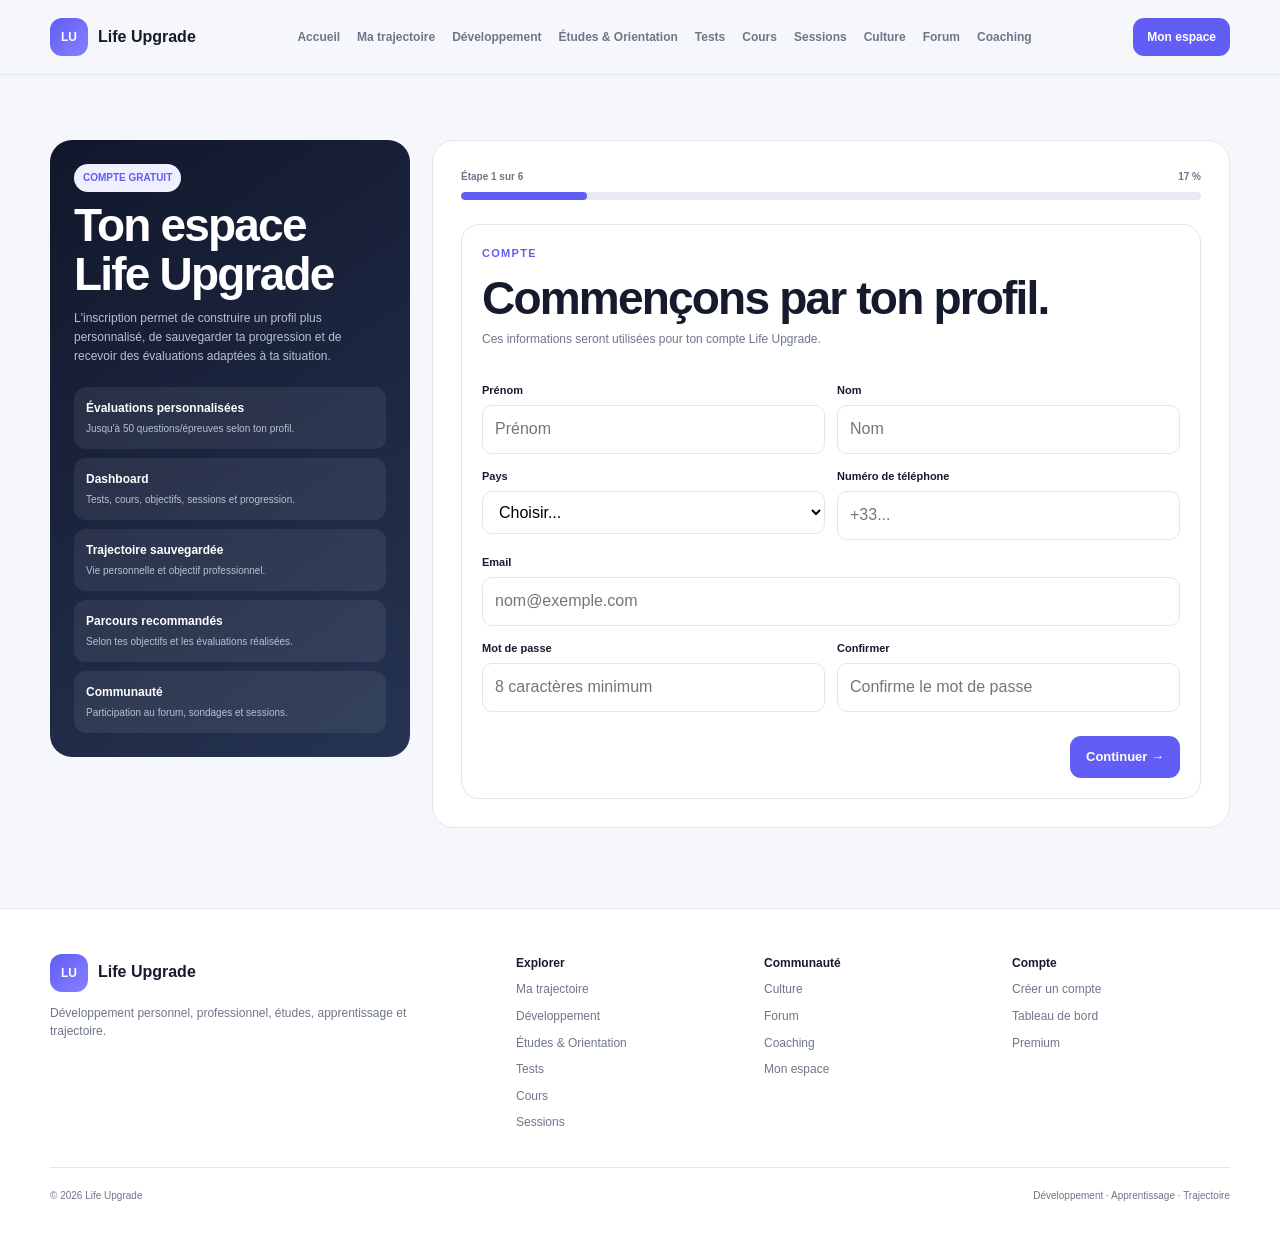
==== inscription.html @ d3f2f67a "Create inscription.html" ====
<!DOCTYPE html>
<html lang="fr">

<head>
<meta charset="UTF-8">
<meta name="viewport" content="width=device-width,initial-scale=1">

<title>Créer mon compte — Life Upgrade</title>

<meta
  name="description"
  content="Crée ton compte Life Upgrade pour obtenir un profil personnalisé, des évaluations de 50 questions, un tableau de bord et un plan de progression."
>

<link rel="stylesheet" href="style.css">

<style>

/* ============================================================
   PAGE
============================================================ */

.signup-page{
  padding:65px 0 80px;
}

.signup-grid{
  display:grid;
  grid-template-columns:360px 1fr;
  gap:22px;
  align-items:start;
}

.signup-intro{
  position:sticky;
  top:90px;
  padding:24px;
  border-radius:22px;
  color:white;
  background:linear-gradient(145deg,#11172b,#263452);
}

.signup-intro p{
  margin-top:10px;
  color:#b8c1d3;
  font-size:12px;
  line-height:1.6;
}

.signup-benefits{
  display:grid;
  gap:9px;
  margin-top:20px;
}

.signup-benefit{
  padding:12px;
  border-radius:12px;
  background:rgba(255,255,255,.07);
}

.signup-benefit strong{
  display:block;
  font-size:12px;
}

.signup-benefit span{
  display:block;
  margin-top:4px;
  color:#b8c1d3;
  font-size:10px;
}

.signup-panel{
  padding:28px;
  border:1px solid var(--border);
  border-radius:22px;
  background:white;
}

.signup-progress{
  margin-bottom:24px;
}

.signup-progress-top{
  display:flex;
  justify-content:space-between;
  gap:10px;
  margin-bottom:7px;
  color:var(--muted);
  font-size:10px;
  font-weight:800;
}

.signup-progress-track{
  height:8px;
  overflow:hidden;
  border-radius:999px;
  background:#e8ebf1;
}

.signup-progress-track i{
  display:block;
  height:100%;
  border-radius:999px;
  background:var(--primary);
  transition:.25s;
}

.step{
  display:none;
}

.step.active{
  display:block;
}

.step h2{
  margin-bottom:7px;
}

.step-intro{
  margin-bottom:20px;
  font-size:12px;
}

.form-grid{
  display:grid;
  grid-template-columns:1fr 1fr;
  gap:12px;
}

.form-group{
  margin-top:14px;
}

.form-group label{
  display:block;
  margin-bottom:6px;
  font-size:11px;
  font-weight:800;
}

.form-group input,
.form-group select,
.form-group textarea{
  width:100%;
  padding:11px 12px;
  border:1px solid var(--border);
  border-radius:10px;
  background:white;
  font:inherit;
}

.form-group textarea{
  min-height:100px;
  resize:vertical;
}

.choice-grid{
  display:grid;
  grid-template-columns:repeat(2,1fr);
  gap:9px;
  margin-top:16px;
}

.choice-card{
  position:relative;
}

.choice-card input{
  position:absolute;
  opacity:0;
  pointer-events:none;
}

.choice-card label{
  display:block;
  min-height:82px;
  padding:14px;
  border:1px solid var(--border);
  border-radius:13px;
  cursor:pointer;
  background:white;
}

.choice-card label:hover{
  border-color:var(--primary);
}

.choice-card input:checked + label{
  border-color:var(--primary);
  background:#f3f2ff;
}

.choice-card strong{
  display:block;
  font-size:12px;
}

.choice-card span{
  display:block;
  margin-top:5px;
  color:var(--muted);
  font-size:10px;
}

.checkbox-grid{
  display:grid;
  grid-template-columns:repeat(2,1fr);
  gap:8px;
  margin-top:14px;
}

.checkbox-item{
  display:flex;
  align-items:flex-start;
  gap:8px;
  padding:10px;
  border:1px solid var(--border);
  border-radius:11px;
  font-size:11px;
}

.checkbox-item input{
  margin-top:2px;
}

.step-actions{
  display:flex;
  justify-content:space-between;
  gap:10px;
  margin-top:24px;
}

.step-actions button{
  border:0;
  cursor:pointer;
}

.profile-preview{
  display:grid;
  gap:10px;
  margin-top:20px;
}

.preview-box{
  padding:15px;
  border:1px solid var(--border);
  border-radius:13px;
  background:#f8f9fc;
}

.preview-box span{
  display:block;
  color:var(--muted);
  font-size:9px;
  font-weight:800;
}

.preview-box strong{
  display:block;
  margin-top:4px;
}

.test-plan{
  display:grid;
  gap:9px;
  margin-top:18px;
}

.test-plan-item{
  display:grid;
  grid-template-columns:1fr 70px;
  gap:10px;
  align-items:center;
  padding:12px;
  border:1px solid var(--border);
  border-radius:12px;
  background:white;
}

.test-plan-item strong{
  display:block;
  font-size:12px;
}

.test-plan-item span{
  display:block;
  margin-top:3px;
  color:var(--muted);
  font-size:10px;
}

.test-count{
  text-align:right;
  color:var(--primary);
  font-size:14px;
  font-weight:900;
}

.final-card{
  padding:22px;
  border-radius:18px;
  background:linear-gradient(145deg,#151b31,#293653);
  color:white;
}

.final-card p{
  margin-top:8px;
  color:#bec6d5;
  font-size:11px;
}

.account-note{
  margin-top:18px;
  padding:14px;
  border-radius:13px;
  background:#f5f4ff;
  color:var(--muted);
  font-size:11px;
  line-height:1.6;
}

.success-screen{
  display:none;
  text-align:center;
  padding:30px 10px;
}

.success-screen.show{
  display:block;
}

.success-icon{
  width:76px;
  height:76px;
  display:grid;
  place-items:center;
  margin:0 auto 16px;
  border-radius:50%;
  background:#e8f7f1;
  color:#16815f;
  font-size:32px;
  font-weight:900;
}

@media(max-width:950px){

  .signup-grid{
    grid-template-columns:1fr;
  }

  .signup-intro{
    position:static;
  }

}

@media(max-width:650px){

  .form-grid,
  .choice-grid,
  .checkbox-grid{
    grid-template-columns:1fr;
  }

  .signup-panel{
    padding:20px;
  }

}

</style>
</head>

<body>

<div id="lifeUpgradeHeader"></div>


<main class="signup-page">

<div class="container signup-grid">


<!-- ============================================================
     INTRO
============================================================ -->

<aside class="signup-intro">

  <span class="badge">
    COMPTE GRATUIT
  </span>

  <h2 style="margin-top:9px;color:white">
    Ton espace Life Upgrade
  </h2>

  <p>
    L'inscription permet de construire un profil plus personnalisé,
    de sauvegarder ta progression et de recevoir des évaluations
    adaptées à ta situation.
  </p>


  <div class="signup-benefits">

    <div class="signup-benefit">
      <strong>Évaluations personnalisées</strong>
      <span>
        Jusqu'à 50 questions/épreuves selon ton profil.
      </span>
    </div>

    <div class="signup-benefit">
      <strong>Dashboard</strong>
      <span>
        Tests, cours, objectifs, sessions et progression.
      </span>
    </div>

    <div class="signup-benefit">
      <strong>Trajectoire sauvegardée</strong>
      <span>
        Vie personnelle et objectif professionnel.
      </span>
    </div>

    <div class="signup-benefit">
      <strong>Parcours recommandés</strong>
      <span>
        Selon tes objectifs et les évaluations réalisées.
      </span>
    </div>

    <div class="signup-benefit">
      <strong>Communauté</strong>
      <span>
        Participation au forum, sondages et sessions.
      </span>
    </div>

  </div>

</aside>



<!-- ============================================================
     SIGNUP
============================================================ -->

<section class="signup-panel">


  <div id="signupFormArea">


    <div class="signup-progress">

      <div class="signup-progress-top">

        <span id="stepLabel">
          Étape 1 sur 6
        </span>

        <span id="stepPercent">
          17 %
        </span>

      </div>

      <div class="signup-progress-track">
        <i id="signupProgressBar" style="width:17%"></i>
      </div>

    </div>



    <!-- ========================================================
         STEP 1
    ========================================================= -->

    <div
      class="step active"
      data-step="1"
    >

      <div class="eyebrow">
        COMPTE
      </div>

      <h2>
        Commençons par ton profil.
      </h2>

      <p class="step-intro">
        Ces informations seront utilisées pour ton compte Life Upgrade.
      </p>


      <div class="form-grid">

        <div class="form-group">
          <label for="firstName">
            Prénom
          </label>
          <input
            id="firstName"
            autocomplete="given-name"
            placeholder="Prénom"
          >
        </div>

        <div class="form-group">
          <label for="lastName">
            Nom
          </label>
          <input
            id="lastName"
            autocomplete="family-name"
            placeholder="Nom"
          >
        </div>

      </div>


      <div class="form-grid">

        <div class="form-group">
          <label for="country">
            Pays
          </label>

          <select id="country">
            <option value="">Choisir...</option>
            <option>France</option>
            <option>Belgique</option>
            <option>Suisse</option>
            <option>Luxembourg</option>
            <option>Maroc</option>
            <option>Algérie</option>
            <option>Tunisie</option>
            <option>Canada</option>
            <option>Sénégal</option>
            <option>Côte d'Ivoire</option>
            <option>Cameroun</option>
            <option>Autre</option>
          </select>
        </div>

        <div class="form-group">
          <label for="phone">
            Numéro de téléphone
          </label>
          <input
            id="phone"
            type="tel"
            autocomplete="tel"
            placeholder="+33..."
          >
        </div>

      </div>


      <div class="form-group">
        <label for="email">
          Email
        </label>
        <input
          id="email"
          type="email"
          autocomplete="email"
          placeholder="nom@exemple.com"
        >
      </div>


      <div class="form-grid">

        <div class="form-group">
          <label for="password">
            Mot de passe
          </label>
          <input
            id="password"
            type="password"
            autocomplete="new-password"
            placeholder="8 caractères minimum"
          >
        </div>

        <div class="form-group">
          <label for="passwordConfirm">
            Confirmer
          </label>
          <input
            id="passwordConfirm"
            type="password"
            autocomplete="new-password"
            placeholder="Confirme le mot de passe"
          >
        </div>

      </div>


      <div class="step-actions">

        <span></span>

        <button
          class="button primary"
          onclick="nextStep()"
        >
          Continuer →
        </button>

      </div>

    </div>



    <!-- ========================================================
         STEP 2
    ========================================================= -->

    <div
      class="step"
      data-step="2"
    >

      <div class="eyebrow">
        SITUATION
      </div>

      <h2>
        Où en es-tu actuellement ?
      </h2>

      <p class="step-intro">
        Choisis la situation principale qui correspond le mieux à ta situation actuelle.
      </p>


      <div class="choice-grid">


        <div class="choice-card">
          <input
            type="radio"
            name="situation"
            id="situationLycee"
            value="lyceen"
          >
          <label for="situationLycee">
            <strong>Lycée</strong>
            <span>
              Orientation, méthodes et préparation des études.
            </span>
          </label>
        </div>


        <div class="choice-card">
          <input
            type="radio"
            name="situation"
            id="situationEtudiant"
            value="etudiant"
          >
          <label for="situationEtudiant">
            <strong>Études supérieures</strong>
            <span>
              Méthodes, examens, stages et employabilité.
            </span>
          </label>
        </div>


        <div class="choice-card">
          <input
            type="radio"
            name="situation"
            id="situationSalarie"
            value="salarie"
          >
          <label for="situationSalarie">
            <strong>Salarié</strong>
            <span>
              Performance, carrière, compétences et évolution.
            </span>
          </label>
        </div>


        <div class="choice-card">
          <input
            type="radio"
            name="situation"
            id="situationIndependent"
            value="independant"
          >
          <label for="situationIndependent">
            <strong>Indépendant / entrepreneur</strong>
            <span>
              Organisation, compétences, développement et décisions.
            </span>
          </label>
        </div>


        <div class="choice-card">
          <input
            type="radio"
            name="situation"
            id="situationRecherche"
            value="recherche-emploi"
          >
          <label for="situationRecherche">
            <strong>Recherche d'emploi</strong>
            <span>
              Employabilité, compétences, CV et entretiens.
            </span>
          </label>
        </div>


        <div class="choice-card">
          <input
            type="radio"
            name="situation"
            id="situationReconversion"
            value="reconversion"
          >
          <label for="situationReconversion">
            <strong>Reconversion</strong>
            <span>
              Orientation, compétences transférables et Career Gap.
            </span>
          </label>
        </div>


        <div class="choice-card">
          <input
            type="radio"
            name="situation"
            id="situationParent"
            value="parent"
          >
          <label for="situationParent">
            <strong>Parent</strong>
            <span>
              Orientation et accompagnement d'un jeune.
            </span>
          </label>
        </div>


        <div class="choice-card">
          <input
            type="radio"
            name="situation"
            id="situationOther"
            value="autre"
          >
          <label for="situationOther">
            <strong>Autre</strong>
            <span>
              Construire un profil plus général.
            </span>
          </label>
        </div>


      </div>


      <div class="step-actions">

        <button
          class="button secondary"
          onclick="previousStep()"
        >
          ← Retour
        </button>

        <button
          class="button primary"
          onclick="nextStep()"
        >
          Continuer →
        </button>

      </div>

    </div>



    <!-- ========================================================
         STEP 3
    ========================================================= -->

    <div
      class="step"
      data-step="3"
    >

      <div class="eyebrow">
        OBJECTIFS
      </div>

      <h2>
        Qu'aimerais-tu améliorer ?
      </h2>

      <p class="step-intro">
        Tu peux sélectionner plusieurs domaines.
      </p>


      <div class="checkbox-grid">

        <label class="checkbox-item">
          <input
            type="checkbox"
            value="organisation"
            data-interest
          >
          Organisation
        </label>

        <label class="checkbox-item">
          <input
            type="checkbox"
            value="gestion-temps"
            data-interest
          >
          Gestion du temps
        </label>

        <label class="checkbox-item">
          <input
            type="checkbox"
            value="concentration"
            data-interest
          >
          Concentration
        </label>

        <label class="checkbox-item">
          <input
            type="checkbox"
            value="memoire"
            data-interest
          >
          Mémoire
        </label>

        <label class="checkbox-item">
          <input
            type="checkbox"
            value="habitudes"
            data-interest
          >
          Habitudes & régularité
        </label>

        <label class="checkbox-item">
          <input
            type="checkbox"
            value="stress"
            data-interest
          >
          Gestion de la pression quotidienne
        </label>

        <label class="checkbox-item">
          <input
            type="checkbox"
            value="intelligence-emotionnelle"
            data-interest
          >
          Intelligence émotionnelle
        </label>

        <label class="checkbox-item">
          <input
            type="checkbox"
            value="communication"
            data-interest
          >
          Communication
        </label>

        <label class="checkbox-item">
          <input
            type="checkbox"
            value="prise-parole"
            data-interest
          >
          Prise de parole
        </label>

        <label class="checkbox-item">
          <input
            type="checkbox"
            value="confiance"
            data-interest
          >
          Confiance & affirmation
        </label>

        <label class="checkbox-item">
          <input
            type="checkbox"
            value="leadership"
            data-interest
          >
          Leadership
        </label>

        <label class="checkbox-item">
          <input
            type="checkbox"
            value="management"
            data-interest
          >
          Management
        </label>

        <label class="checkbox-item">
          <input
            type="checkbox"
            value="negociation"
            data-interest
          >
          Négociation
        </label>

        <label class="checkbox-item">
          <input
            type="checkbox"
            value="gestion-conflit"
            data-interest
          >
          Gestion des conflits
        </label>

        <label class="checkbox-item">
          <input
            type="checkbox"
            value="decision"
            data-interest
          >
          Prise de décision
        </label>

        <label class="checkbox-item">
          <input
            type="checkbox"
            value="esprit-critique"
            data-interest
          >
          Esprit critique
        </label>

        <label class="checkbox-item">
          <input
            type="checkbox"
            value="carriere"
            data-interest
          >
          Carrière
        </label>

        <label class="checkbox-item">
          <input
            type="checkbox"
            value="reconversion"
            data-interest
          >
          Reconversion
        </label>

        <label class="checkbox-item">
          <input
            type="checkbox"
            value="orientation"
            data-interest
          >
          Orientation
        </label>

        <label class="checkbox-item">
          <input
            type="checkbox"
            value="etudes"
            data-interest
          >
          Études & examens
        </label>

        <label class="checkbox-item">
          <input
            type="checkbox"
            value="employabilite"
            data-interest
          >
          Employabilité
        </label>

        <label class="checkbox-item">
          <input
            type="checkbox"
            value="culture"
            data-interest
          >
          Culture générale
        </label>

      </div>


      <div class="step-actions">

        <button
          class="button secondary"
          onclick="previousStep()"
        >
          ← Retour
        </button>

        <button
          class="button primary"
          onclick="nextStep()"
        >
          Continuer →
        </button>

      </div>

    </div>



    <!-- ========================================================
         STEP 4
    ========================================================= -->

    <div
      class="step"
      data-step="4"
    >

      <div class="eyebrow">
        TRAJECTOIRE
      </div>

      <h2>
        Qu'aimerais-tu obtenir ?
      </h2>

      <p class="step-intro">
        Ces objectifs aideront Life Upgrade à mieux organiser ton plan.
      </p>


      <div class="form-group">

        <label for="goal90">
          Dans les 3 prochains mois
        </label>

        <textarea
          id="goal90"
          placeholder="Ex. mieux organiser mes journées, préparer un examen, améliorer ma prise de parole..."
        ></textarea>

      </div>


      <div class="form-group">

        <label for="goal365">
          Dans un an
        </label>

        <textarea
          id="goal365"
          placeholder="Ex. évoluer professionnellement, être prêt pour une reconversion, réussir mon année..."
        ></textarea>

      </div>


      <div class="form-group">

        <label for="weeklyTime">
          Temps réaliste que tu peux consacrer à Life Upgrade chaque semaine
        </label>

        <select id="weeklyTime">

          <option value="1">
            Moins de 1 heure
          </option>

          <option value="2">
            1 à 2 heures
          </option>

          <option value="4">
            2 à 4 heures
          </option>

          <option value="6">
            4 à 6 heures
          </option>

          <option value="8">
            Plus de 6 heures
          </option>

        </select>

      </div>


      <div class="step-actions">

        <button
          class="button secondary"
          onclick="previousStep()"
        >
          ← Retour
        </button>

        <button
          class="button primary"
          onclick="nextStep()"
        >
          Construire mon évaluation →
        </button>

      </div>

    </div>



    <!-- ========================================================
         STEP 5
    ========================================================= -->

    <div
      class="step"
      data-step="5"
    >

      <div class="eyebrow">
        ÉVALUATION PERSONNALISÉE
      </div>

      <h2>
        Ton diagnostic de départ.
      </h2>

      <p class="step-intro">
        Life Upgrade compose une évaluation de 50 questions/épreuves
        à partir de ta situation et de tes priorités.
      </p>


      <div
        id="testPlan"
        class="test-plan"
      ></div>


      <div class="account-note">

        <strong>
          Important :
        </strong>

        les résultats futurs seront des scores Life Upgrade
        construits à partir des activités réalisées.
        Ils ne constituent pas un diagnostic médical,
        psychologique ou une mesure scientifique générale de la personne.

      </div>


      <div class="step-actions">

        <button
          class="button secondary"
          onclick="previousStep()"
        >
          ← Modifier mon profil
        </button>

        <button
          class="button primary"
          onclick="nextStep()"
        >
          Continuer →
        </button>

      </div>

    </div>



    <!-- ========================================================
         STEP 6
    ========================================================= -->

    <div
      class="step"
      data-step="6"
    >

      <div class="eyebrow">
        RÉCAPITULATIF
      </div>

      <h2>
        Ton espace est prêt à être créé.
      </h2>

      <p class="step-intro">
        Vérifie les principales informations avant de continuer.
      </p>


      <div
        id="profilePreview"
        class="profile-preview"
      ></div>


      <div class="final-card">

        <span class="badge">
          COMPTE GRATUIT
        </span>

        <h3 style="margin-top:9px;color:white">
          Inclus dès l'inscription
        </h3>

        <p>
          Tests publics + évaluation personnalisée de 50 questions,
          dashboard, trajectoire, cours gratuits, sessions,
          forum, objectifs et historique.
        </p>

      </div>


      <div class="account-note">

        Pour ce prototype, le compte sera sauvegardé uniquement
        sur ce navigateur. Nous remplacerons ensuite ce mécanisme
        par une véritable authentification Cloudflare + D1.

      </div>


      <div class="step-actions">

        <button
          class="button secondary"
          onclick="previousStep()"
        >
          ← Retour
        </button>

        <button
          class="button primary"
          onclick="createPrototypeAccount()"
        >
          Créer mon espace
        </button>

      </div>

    </div>


  </div>



  <!-- ============================================================
       SUCCESS
  ============================================================ -->

  <div
    id="signupSuccess"
    class="success-screen"
  >

    <div class="success-icon">
      ✓
    </div>

    <h2>
      Ton espace Life Upgrade est créé.
    </h2>

    <p style="margin-top:8px">
      Pour cette version, ton profil est enregistré uniquement
      dans ce navigateur.
    </p>

    <div
      style="
        margin-top:22px;
        display:flex;
        justify-content:center;
        flex-wrap:wrap;
        gap:8px
      "
    >

      <a
        class="button primary"
        href="dashboard.html"
      >
        Ouvrir mon dashboard
      </a>

      <a
        class="button secondary"
        href="tests.html"
      >
        Voir les tests
      </a>

    </div>

  </div>


</section>

</div>

</main>


<div id="lifeUpgradeFooter"></div>


<script src="common.js"></script>


<script>

/* ============================================================
   CONFIG
============================================================ */

const PROFILE_KEY =
  "lifeUpgradeProfile";

const ACCOUNT_KEY =
  "lifeUpgradePrototypeAccount";

const TOTAL_STEPS =
  6;

let currentStep =
  1;


/* ============================================================
   STEP ENGINE
============================================================ */

function showStep(step){

  currentStep =
    Math.max(
      1,
      Math.min(
        TOTAL_STEPS,
        step
      )
    );


  document
    .querySelectorAll(
      ".step"
    )
    .forEach(
      item => {

        item.classList.toggle(
          "active",
          Number(
            item.dataset.step
          ) === currentStep
        );

      }
    );


  const percentage =
    Math.round(
      (
        currentStep /
        TOTAL_STEPS
      ) * 100
    );


  document
    .getElementById(
      "stepLabel"
    )
    .textContent =
      `Étape ${currentStep} sur ${TOTAL_STEPS}`;


  document
    .getElementById(
      "stepPercent"
    )
    .textContent =
      percentage + " %";


  document
    .getElementById(
      "signupProgressBar"
    )
    .style.width =
      percentage + "%";


  if(
    currentStep === 5
  ){

    renderPersonalizedTestPlan();

  }


  if(
    currentStep === 6
  ){

    renderProfilePreview();

  }


  window.scrollTo({
    top:0,
    behavior:"smooth"
  });

}


function nextStep(){

  if(
    !validateCurrentStep()
  ){
    return;
  }


  showStep(
    currentStep + 1
  );

}


function previousStep(){

  showStep(
    currentStep - 1
  );

}


/* ============================================================
   VALIDATION
============================================================ */

function validateCurrentStep(){

  if(
    currentStep === 1
  ){

    const firstName =
      document
        .getElementById(
          "firstName"
        )
        .value
        .trim();


    const lastName =
      document
        .getElementById(
          "lastName"
        )
        .value
        .trim();


    const country =
      document
        .getElementById(
          "country"
        )
        .value;


    const phone =
      document
        .getElementById(
          "phone"
        )
        .value
        .trim();


    const email =
      document
        .getElementById(
          "email"
        )
        .value
        .trim();


    const password =
      document
        .getElementById(
          "password"
        )
        .value;


    const confirmPassword =
      document
        .getElementById(
          "passwordConfirm"
        )
        .value;


    if(
      !firstName ||
      !lastName ||
      !country ||
      !phone ||
      !email
    ){

      alert(
        "Complète tous les champs principaux."
      );

      return false;

    }


    if(
      !email.includes("@")
    ){

      alert(
        "Entre une adresse email valide."
      );

      return false;

    }


    if(
      password.length < 8
    ){

      alert(
        "Le mot de passe doit contenir au moins 8 caractères."
      );

      return false;

    }


    if(
      password !==
      confirmPassword
    ){

      alert(
        "Les deux mots de passe ne correspondent pas."
      );

      return false;

    }

  }


  if(
    currentStep === 2
  ){

    const situation =
      getSituation();


    if(!situation){

      alert(
        "Choisis ta situation actuelle."
      );

      return false;

    }

  }


  if(
    currentStep === 3
  ){

    const interests =
      getInterests();


    if(
      interests.length === 0
    ){

      alert(
        "Choisis au moins un domaine que tu souhaites développer."
      );

      return false;

    }

  }


  return true;

}


/* ============================================================
   PROFILE DATA
============================================================ */

function getSituation(){

  const selected =
    document
      .querySelector(
        'input[name="situation"]:checked'
      );


  return selected
    ?
    selected.value
    :
    null;

}


function getInterests(){

  return Array
    .from(
      document
        .querySelectorAll(
          "[data-interest]:checked"
        )
    )
    .map(
      input =>
        input.value
    );

}


function getProfileData(){

  return {

    firstName:
      document
        .getElementById(
          "firstName"
        )
        .value
        .trim(),

    lastName:
      document
        .getElementById(
          "lastName"
        )
        .value
        .trim(),

    country:
      document
        .getElementById(
          "country"
        )
        .value,

    phone:
      document
        .getElementById(
          "phone"
        )
        .value
        .trim(),

    email:
      document
        .getElementById(
          "email"
        )
        .value
        .trim(),

    situation:
      getSituation(),

    interests:
      getInterests(),

    goal90:
      document
        .getElementById(
          "goal90"
        )
        .value
        .trim(),

    goal365:
      document
        .getElementById(
          "goal365"
        )
        .value
        .trim(),

    weeklyTime:
      Number(
        document
          .getElementById(
            "weeklyTime"
          )
          .value
      ),

    createdAt:
      new Date()
        .toISOString()

  };

}


/* ============================================================
   TEST PLAN
============================================================ */

function renderPersonalizedTestPlan(){

  const profile =
    getProfileData();


  const plan =
    buildPersonalizedAssessment(
      profile
    );


  document
    .getElementById(
      "testPlan"
    )
    .innerHTML =
      plan.map(
        item => `

          <div class="test-plan-item">

            <div>

              <strong>
                ${item.label}
              </strong>

              <span>
                ${item.description}
              </span>

            </div>

            <div class="test-count">
              ${item.questions} Q
            </div>

          </div>

        `
      )
      .join("")
      +

      `

      <div
        class="test-plan-item"
        style="
          border-color:#c9c6ff;
          background:#f6f5ff
        "
      >

        <div>

          <strong>
            TOTAL
          </strong>

          <span>
            Évaluation personnalisée Life Upgrade
          </span>

        </div>

        <div class="test-count">
          50 Q
        </div>

      </div>

      `;

}


function buildPersonalizedAssessment(
  profile
){

  const situation =
    profile.situation;


  const interests =
    profile.interests;


  let domains = [];


  /*
    PROFILS ÉTUDES
  */

  if(
    situation === "lyceen" ||
    situation === "etudiant"
  ){

    domains = [

      {
        key:"organisation",
        label:"Organisation & méthodes",
        description:"Planification, préparation et méthodes de travail."
      },

      {
        key:"concentration",
        label:"Concentration",
        description:"Attention, distractions et sessions de travail."
      },

      {
        key:"memoire",
        label:"Mémoire & apprentissage",
        description:"Rappel, mémorisation et apprentissage."
      },

      {
        key:"gestion-temps",
        label:"Gestion du temps",
        description:"Priorités, échéances et charge de travail."
      },

      {
        key:"orientation",
        label:"Orientation & objectifs",
        description:"Intérêts, préférences et prochaines étapes."
      }

    ];

  }


  /*
    PROFILS PROFESSIONNELS
  */

  else if(
    situation === "salarie" ||
    situation === "independant"
  ){

    domains = [

      {
        key:"organisation",
        label:"Organisation professionnelle",
        description:"Priorités, planification et charge de travail."
      },

      {
        key:"communication",
        label:"Communication",
        description:"Écoute, feedback et expression professionnelle."
      },

      {
        key:"intelligence-emotionnelle",
        label:"Intelligence émotionnelle",
        description:"Réactions, empathie et situations professionnelles."
      },

      {
        key:"decision",
        label:"Décision & résolution de problèmes",
        description:"Analyse, options et choix."
      },

      {
        key:"carriere",
        label:"Carrière & compétences",
        description:"Objectifs, compétences et évolution."
      }

    ];

  }


  /*
    RECONVERSION / EMPLOI
  */

  else if(
    situation === "reconversion" ||
    situation === "recherche-emploi"
  ){

    domains = [

      {
        key:"carriere",
        label:"Objectif professionnel",
        description:"Direction, motivations et projet."
      },

      {
        key:"reconversion",
        label:"Compétences transférables",
        description:"Expériences et compétences réutilisables."
      },

      {
        key:"orientation",
        label:"Préférences professionnelles",
        description:"Environnement, contraintes et intérêts."
      },

      {
        key:"communication",
        label:"Communication & employabilité",
        description:"Présentation, entretiens et relations."
      },

      {
        key:"adaptabilite",
        label:"Adaptabilité",
        description:"Apprentissage et changement."
      }

    ];

  }


  /*
    PARENT
  */

  else if(
    situation === "parent"
  ){

    domains = [

      {
        key:"orientation",
        label:"Comprendre l'orientation",
        description:"Pistes, informations et accompagnement."
      },

      {
        key:"communication",
        label:"Communication",
        description:"Écoute, questions et discussion."
      },

      {
        key:"organisation",
        label:"Organisation",
        description:"Échéances et suivi."
      },

      {
        key:"intelligence-emotionnelle",
        label:"Intelligence émotionnelle",
        description:"Écoute et compréhension des réactions."
      },

      {
        key:"culture",
        label:"Culture études & métiers",
        description:"Compréhension des parcours possibles."
      }

    ];

  }


  /*
    AUTRE
  */

  else{

    domains = [

      {
        key:"organisation",
        label:"Organisation",
        description:"Structure et priorités."
      },

      {
        key:"concentration",
        label:"Concentration",
        description:"Attention et distractions."
      },

      {
        key:"intelligence-emotionnelle",
        label:"Intelligence émotionnelle",
        description:"Réactions et relations."
      },

      {
        key:"communication",
        label:"Communication",
        description:"Écoute et expression."
      },

      {
        key:"objectifs",
        label:"Objectifs & progression",
        description:"Priorités et trajectoire."
      }

    ];

  }


  /*
    On donne une priorité aux domaines explicitement
    choisis par l'utilisateur lorsqu'ils sont déjà présents.
  */

  domains.sort(
    (
      a,
      b
    ) => {

      const aSelected =
        interests.includes(
          a.key
        )
        ?
        1
        :
        0;


      const bSelected =
        interests.includes(
          b.key
        )
        ?
        1
        :
        0;


      return (
        bSelected -
        aSelected
      );

    }
  );


  return domains.map(
    item => ({
      ...item,
      questions:10
    })
  );

}


/* ============================================================
   PREVIEW
============================================================ */

function renderProfilePreview(){

  const profile =
    getProfileData();


  const situationLabels = {

    lyceen:"Lycée",
    etudiant:"Études supérieures",
    salarie:"Salarié",
    independant:"Indépendant / entrepreneur",
    "recherche-emploi":"Recherche d'emploi",
    reconversion:"Reconversion",
    parent:"Parent",
    autre:"Autre"

  };


  document
    .getElementById(
      "profilePreview"
    )
    .innerHTML = `

      <div class="preview-box">

        <span>
          PROFIL
        </span>

        <strong>
          ${escapeHTML(
            profile.firstName
          )}
          ${escapeHTML(
            profile.lastName
          )}
        </strong>

      </div>


      <div class="preview-box">

        <span>
          SITUATION
        </span>

        <strong>
          ${
            situationLabels[
              profile.situation
            ]
            ||
            profile.situation
          }
        </strong>

      </div>


      <div class="preview-box">

        <span>
          DOMAINES SÉLECTIONNÉS
        </span>

        <strong>
          ${profile.interests.length}
          domaine(s)
        </strong>

      </div>


      <div class="preview-box">

        <span>
          TEMPS DISPONIBLE
        </span>

        <strong>
          Environ
          ${profile.weeklyTime}
          h / semaine
        </strong>

      </div>


      <div class="preview-box">

        <span>
          PREMIÈRE ÉVALUATION
        </span>

        <strong>
          50 questions / épreuves
        </strong>

      </div>

    `;

}


/* ============================================================
   CREATE LOCAL ACCOUNT
============================================================ */

function createPrototypeAccount(){

  const profile =
    getProfileData();


  const account = {

    id:
      "LU-" +
      Date.now(),

    role:"MEMBER",

    subscription:"FREE",

    profile:profile,

    assessmentPlan:
      buildPersonalizedAssessment(
        profile
      ),

    createdAt:
      new Date()
        .toISOString()

  };


  /*
    IMPORTANT :
    on ne sauvegarde volontairement PAS
    le mot de passe en localStorage.
  */


  lifeUpgradeSetStorage(
    PROFILE_KEY,
    profile
  );


  lifeUpgradeSetStorage(
    ACCOUNT_KEY,
    account
  );


  /*
    Si une trajectoire existe déjà,
    elle reste disponible et pourra
    être lue par le dashboard.
  */


  document
    .getElementById(
      "signupFormArea"
    )
    .style.display =
      "none";


  document
    .getElementById(
      "signupSuccess"
    )
    .classList.add(
      "show"
    );


  window.scrollTo({
    top:0,
    behavior:"smooth"
  });

}


/* ============================================================
   LOAD EXISTING DATA
============================================================ */

function loadExistingProfile(){

  const profile =
    lifeUpgradeGetStorage(
      PROFILE_KEY,
      null
    );


  if(!profile){
    return;
  }


  const mappings = {

    firstName:"firstName",
    lastName:"lastName",
    country:"country",
    phone:"phone",
    email:"email",
    goal90:"goal90",
    goal365:"goal365"

  };


  Object
    .entries(
      mappings
    )
    .forEach(
      (
        [
          key,
          id
        ]
      ) => {

        if(
          profile[key] !==
          undefined
        ){

          document
            .getElementById(id)
            .value =
              profile[key];

        }

      }
    );


  if(
    profile.weeklyTime !==
    undefined
  ){

    document
      .getElementById(
        "weeklyTime"
      )
      .value =
        profile.weeklyTime;

  }


  if(
    profile.situation
  ){

    const radio =
      document
        .querySelector(
          `input[name="situation"][value="${profile.situation}"]`
        );


    if(radio){
      radio.checked = true;
    }

  }


  (
    profile.interests ||
    []
  )
  .forEach(
    interest => {

      const checkbox =
        document
          .querySelector(
            `[data-interest][value="${interest}"]`
          );


      if(checkbox){
        checkbox.checked = true;
      }

    }
  );

}


/* ============================================================
   INIT
============================================================ */

document.addEventListener(
  "DOMContentLoaded",
  function(){

    loadExistingProfile();

    showStep(1);

  }
);

</script>

</body>
</html>
---- style.css ----
:root{
  --bg:#f5f7fb;
  --surface:#ffffff;
  --text:#151a2d;
  --muted:#6e7689;
  --border:#e2e6ef;
  --primary:#615df5;
  --primary-dark:#4c48db;
  --soft:#efefff;
  --green:#17ad82;
  --dark:#11172a;
  --radius:21px;
  --max:1180px;
  --shadow:0 18px 50px rgba(20,28,50,.07);
}

*{
  box-sizing:border-box;
  margin:0;
  padding:0;
}

html{
  scroll-behavior:smooth;
}

body{
  font-family:Inter,Arial,sans-serif;
  background:var(--bg);
  color:var(--text);
  line-height:1.55;
}

a{
  color:inherit;
  text-decoration:none;
}

button{
  font:inherit;
}

.container{
  width:min(calc(100% - 30px),var(--max));
  margin:auto;
}

.header{
  position:sticky;
  top:0;
  z-index:100;
  background:rgba(245,247,251,.94);
  backdrop-filter:blur(16px);
  border-bottom:1px solid var(--border);
}

.nav{
  min-height:74px;
  display:flex;
  align-items:center;
  justify-content:space-between;
  gap:20px;
}

.logo{
  display:flex;
  align-items:center;
  gap:10px;
  font-weight:900;
  white-space:nowrap;
}

.logo-icon{
  width:38px;
  height:38px;
  display:grid;
  place-items:center;
  border-radius:12px;
  color:#fff;
  background:linear-gradient(135deg,var(--primary),#8581ff);
  font-size:12px;
}

.menu{
  display:flex;
  gap:17px;
  color:var(--muted);
  font-size:12px;
  font-weight:700;
}

.menu a:hover,
.menu a.active{
  color:var(--primary);
}

.account-button{
  padding:10px 14px;
  border-radius:11px;
  background:var(--primary);
  color:white;
  font-size:12px;
  font-weight:800;
}

.hero{
  padding:85px 0 75px;
}

.hero-grid{
  display:grid;
  grid-template-columns:1.08fr .92fr;
  gap:52px;
  align-items:center;
}

.eyebrow{
  color:var(--primary);
  font-size:11px;
  font-weight:900;
  letter-spacing:1.3px;
  text-transform:uppercase;
  margin-bottom:12px;
}

h1{
  font-size:clamp(44px,6vw,74px);
  line-height:.98;
  letter-spacing:-3px;
}

h2{
  font-size:clamp(30px,4vw,46px);
  line-height:1.07;
  letter-spacing:-1.8px;
}

h3{
  font-size:20px;
}

p{
  color:var(--muted);
}

.hero-text{
  max-width:670px;
  margin:22px 0;
  font-size:18px;
}

.hero-buttons{
  display:flex;
  gap:10px;
  flex-wrap:wrap;
}

.button{
  display:inline-flex;
  justify-content:center;
  align-items:center;
  padding:11px 16px;
  border-radius:11px;
  font-weight:800;
  font-size:13px;
}

.button.primary{
  color:#fff;
  background:var(--primary);
}

.button.primary:hover{
  background:var(--primary-dark);
}

.button.secondary{
  background:#fff;
  border:1px solid var(--border);
}

.button.full{
  width:100%;
}

.trust{
  display:flex;
  gap:16px;
  flex-wrap:wrap;
  margin-top:18px;
  color:var(--muted);
  font-size:11px;
}

.trajectory-card{
  padding:27px;
  color:#fff;
  border-radius:27px;
  background:linear-gradient(145deg,#10162a,#202b47);
  box-shadow:0 28px 70px rgba(12,18,35,.2);
}

.trajectory-head{
  display:flex;
  justify-content:space-between;
}

.trajectory-head small{
  display:block;
  color:#aeb7ca;
  font-size:10px;
}

.trajectory-head strong{
  display:block;
  margin-top:4px;
}

.badge{
  display:inline-block;
  padding:6px 9px;
  border-radius:999px;
  background:var(--soft);
  color:var(--primary);
  font-size:10px;
  font-weight:900;
}

.trajectory-score{
  margin-top:20px;
  font-size:58px;
  font-weight:900;
}

.trajectory-score span{
  font-size:15px;
  color:#aeb7ca;
}

.trajectory-chart{
  height:110px;
}

.trajectory-chart svg{
  width:100%;
  height:100%;
}

.trajectory-stats{
  display:grid;
  grid-template-columns:1fr 1fr;
  gap:9px;
}

.trajectory-stats div{
  padding:13px;
  border-radius:14px;
  background:rgba(255,255,255,.07);
}

.trajectory-stats span{
  display:block;
  color:#aeb7ca;
  font-size:10px;
}

.section{
  padding:78px 0;
}

.white{
  background:#fff;
}

.section-title{
  max-width:760px;
  margin-bottom:32px;
}

.section-title p{
  margin-top:10px;
}

.choice-grid{
  display:grid;
  grid-template-columns:repeat(4,1fr);
  gap:14px;
}

.choice-card{
  padding:22px;
  border:1px solid var(--border);
  border-radius:20px;
  background:#fff;
  transition:.2s;
}

.choice-card:hover{
  transform:translateY(-3px);
  border-color:rgba(97,93,245,.4);
  box-shadow:var(--shadow);
}

.choice-icon{
  width:44px;
  height:44px;
  display:grid;
  place-items:center;
  margin-bottom:16px;
  border-radius:13px;
  background:var(--soft);
  color:var(--primary);
  font-size:20px;
  font-weight:900;
}

.choice-card p{
  margin:8px 0 15px;
  font-size:13px;
}

.choice-card span{
  color:var(--primary);
  font-size:12px;
  font-weight:800;
}

.feature-layout{
  display:grid;
  grid-template-columns:1fr 330px;
  gap:15px;
}

.feature-main{
  padding:28px;
  border-radius:22px;
  color:white;
  background:linear-gradient(145deg,#151b32,#273251);
}

.feature-main p{
  max-width:620px;
  margin:10px 0 17px;
  color:#b7c0d1;
}

.feature-info{
  display:flex;
  gap:10px;
  flex-wrap:wrap;
  margin-bottom:20px;
  color:#b7c0d1;
  font-size:11px;
}

.feature-side{
  display:grid;
  gap:10px;
}

.mini-stat{
  padding:18px;
  background:#fff;
  border:1px solid var(--border);
  border-radius:17px;
}

.mini-stat span{
  display:block;
  color:var(--muted);
  font-size:11px;
}

.mini-stat strong{
  display:block;
  margin-top:3px;
  font-size:26px;
}

.course-grid{
  display:grid;
  grid-template-columns:repeat(3,1fr);
  gap:14px;
}

.course-card{
  padding:22px;
  border:1px solid var(--border);
  border-radius:20px;
  background:#fff;
}

.course-card h3{
  margin-top:5px;
}

.course-card p{
  margin:9px 0 17px;
  font-size:13px;
}

.course-meta{
  display:flex;
  justify-content:space-between;
  margin-bottom:17px;
  color:var(--muted);
  font-size:11px;
}

.test-preview-grid{
  display:grid;
  grid-template-columns:repeat(4,1fr);
  gap:12px;
}

.test-preview{
  display:flex;
  flex-direction:column;
  gap:5px;
  padding:19px;
  background:#fff;
  border:1px solid var(--border);
  border-radius:17px;
}

.test-preview span{
  color:var(--muted);
  font-size:12px;
}

.test-preview small{
  color:var(--primary);
  font-weight:800;
}

.test-preview.highlight{
  color:white;
  background:var(--primary);
  border-color:var(--primary);
}

.test-preview.highlight span,
.test-preview.highlight small{
  color:#e3e1ff;
}

.steps{
  display:grid;
  grid-template-columns:repeat(4,1fr);
  gap:12px;
  margin-bottom:20px;
}

.step{
  padding:20px;
  border:1px solid var(--border);
  border-radius:18px;
}

.step>span{
  color:var(--primary);
  font-size:12px;
  font-weight:900;
}

.step h3{
  margin:8px 0;
}

.step p{
  font-size:12px;
}

.community-grid{
  display:grid;
  grid-template-columns:1.3fr .7fr;
  gap:14px;
}

.community-main,
.poll{
  padding:22px;
  background:#fff;
  border:1px solid var(--border);
  border-radius:20px;
}

.forum-row{
  display:flex;
  justify-content:space-between;
  gap:15px;
  padding:14px 0;
  border-bottom:1px solid var(--border);
}

.forum-row h3{
  margin-top:6px;
  font-size:15px;
}

.forum-row p{
  margin-top:4px;
  font-size:11px;
}

.forum-row>strong{
  color:var(--muted);
  font-size:11px;
  white-space:nowrap;
}

.community-main .button{
  margin-top:18px;
}

.poll h3{
  margin:8px 0 15px;
}

.poll-item{
  display:flex;
  justify-content:space-between;
  padding:11px 0;
  border-bottom:1px solid var(--border);
  font-size:12px;
}

.poll .button{
  margin-top:18px;
}

.coaching{
  padding:80px 0;
  color:#fff;
  background:linear-gradient(145deg,#101628,#202b46);
}

.coaching-grid{
  display:grid;
  grid-template-columns:1.1fr .9fr;
  gap:22px;
  align-items:center;
}

.coaching p{
  margin-top:14px;
  color:#b3bdd0;
}

.light-eyebrow{
  color:#a7a3ff;
}

.coach-steps{
  display:grid;
  grid-template-columns:repeat(3,1fr);
  gap:9px;
  margin-top:22px;
}

.coach-steps div{
  padding:14px;
  border-radius:14px;
  background:rgba(255,255,255,.06);
}

.coach-steps strong{
  display:block;
  font-size:13px;
}

.coach-steps span{
  display:block;
  margin-top:4px;
  color:#aeb9cc;
  font-size:10px;
}

.premium-card{
  padding:24px;
  border-radius:21px;
  background:#fff;
  color:var(--text);
}

.price{
  margin:8px 0;
  font-size:44px;
  font-weight:900;
}

.price span{
  font-size:14px;
  color:var(--muted);
}

.premium-card ul{
  margin:15px 0;
  list-style:none;
  color:var(--muted);
  font-size:12px;
}

.premium-card li{
  margin-bottom:7px;
}

.premium-card li:before{
  content:"✓";
  margin-right:7px;
  color:var(--green);
  font-weight:900;
}

.premium-card small{
  display:block;
  margin-top:12px;
  color:var(--muted);
}

footer{
  padding:45px 0;
  border-top:1px solid var(--border);
  background:#fff;
}

.footer-grid{
  display:grid;
  grid-template-columns:2fr 1fr 1fr;
  gap:30px;
}

.footer-grid p{
  max-width:400px;
  margin-top:12px;
  font-size:12px;
}

.footer-grid>div:not(:first-child){
  display:flex;
  flex-direction:column;
  gap:8px;
  font-size:12px;
  color:var(--muted);
}

.footer-grid strong{
  color:var(--text);
}

@media(max-width:1050px){
  .menu{
    display:none;
  }

  .hero-grid,
  .feature-layout,
  .community-grid,
  .coaching-grid{
    grid-template-columns:1fr;
  }

  .choice-grid,
  .test-preview-grid,
  .steps{
    grid-template-columns:repeat(2,1fr);
  }
}

@media(max-width:700px){
  .choice-grid,
  .course-grid,
  .test-preview-grid,
  .steps,
  .coach-steps,
  .footer-grid{
    grid-template-columns:1fr;
  }

  h1{
    font-size:44px;
  }

  .hero{
    padding-top:50px;
  }

  .account-button{
    font-size:11px;
    padding:9px;
  }
}
/* ============================================================
   LIFE UPGRADE — SHARED NAVIGATION
============================================================ */

.header-actions{
  display:flex;
  align-items:center;
  gap:8px;
}

.mobile-menu-button{
  display:none;
  width:40px;
  height:40px;
  place-items:center;
  border:1px solid var(--border);
  border-radius:10px;
  background:white;
  color:var(--text);
  cursor:pointer;
  font-size:20px;
  font-weight:800;
}

.mobile-navigation{
  display:none;
  border-top:1px solid var(--border);
  background:white;
}

.mobile-navigation .container{
  padding-top:10px;
  padding-bottom:15px;
}

.mobile-navigation a{
  display:block;
  padding:11px 8px;
  border-bottom:1px solid #f0f2f6;
  color:var(--muted);
  font-size:13px;
  font-weight:700;
}

.mobile-navigation a.active{
  color:var(--primary);
}

.mobile-navigation .mobile-account-link{
  margin-top:8px;
  border:0;
  border-radius:10px;
  background:var(--primary);
  color:white;
  text-align:center;
}

.footer-grid{
  grid-template-columns:2fr 1fr 1fr 1fr;
}

.footer-bottom{
  display:flex;
  justify-content:space-between;
  gap:15px;
  margin-top:35px;
  padding-top:20px;
  border-top:1px solid var(--border);
  color:var(--muted);
  font-size:10px;
}

@media(max-width:1050px){

  .mobile-menu-button{
    display:grid;
  }

  .mobile-navigation.open{
    display:block;
  }

  .header .account-button{
    display:inline-flex;
  }

}

@media(max-width:700px){

  .header .account-button{
    display:none;
  }

  .footer-grid{
    grid-template-columns:1fr 1fr;
  }

  .footer-bottom{
    flex-direction:column;
  }

}

@media(max-width:500px){

  .footer-grid{
    grid-template-columns:1fr;
  }

}
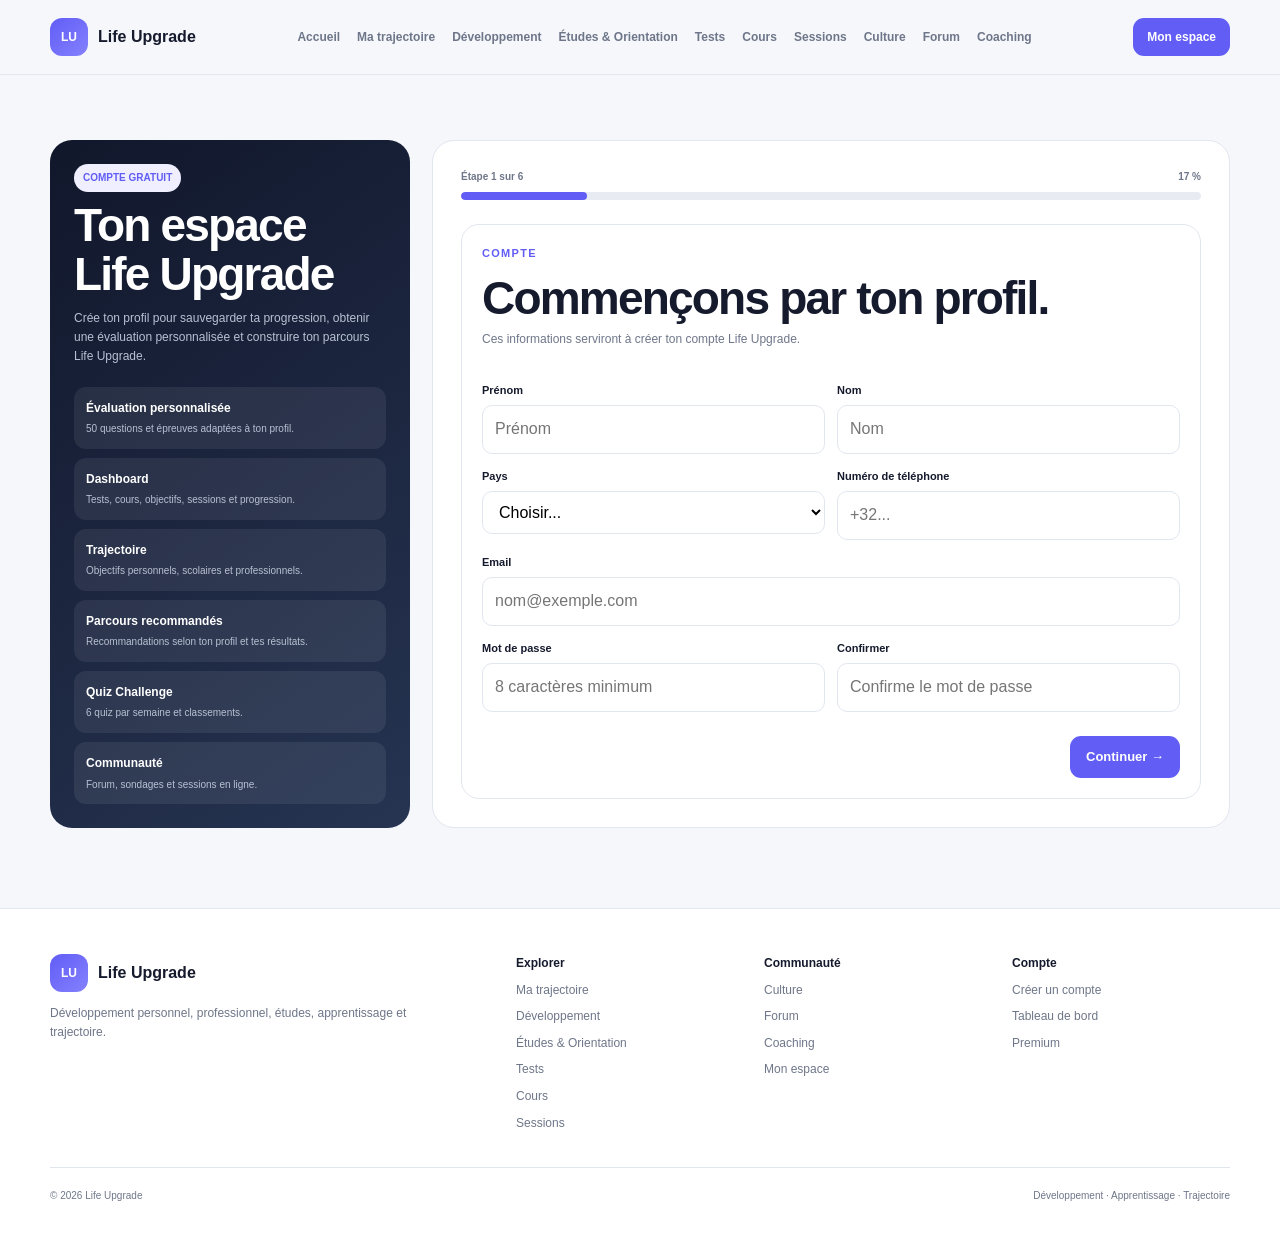
==== commit 45bbe5f2: "Update inscription.html" ====
--- a/inscription.html
+++ b/inscription.html
@@ -15,11 +15,6 @@
 <link rel="stylesheet" href="style.css">
 
 <style>
-
-/* ============================================================
-   PAGE
-============================================================ */
-
 .signup-page{
   padding:65px 0 80px;
 }
@@ -153,7 +148,7 @@
 }
 
 .form-group textarea{
-  min-height:100px;
+  min-height:110px;
   resize:vertical;
 }
 
@@ -220,6 +215,11 @@
   border:1px solid var(--border);
   border-radius:11px;
   font-size:11px;
+  cursor:pointer;
+}
+
+.checkbox-item:hover{
+  border-color:var(--primary);
 }
 
 .checkbox-item input{
@@ -345,8 +345,21 @@
   font-weight:900;
 }
 
+.error-box{
+  display:none;
+  margin-top:18px;
+  padding:13px;
+  border-radius:12px;
+  background:#fff0f1;
+  color:#9b3440;
+  font-size:11px;
+}
+
+.error-box.show{
+  display:block;
+}
+
 @media(max-width:950px){
-
   .signup-grid{
     grid-template-columns:1fr;
   }
@@ -354,11 +367,9 @@
   .signup-intro{
     position:static;
   }
-
 }
 
 @media(max-width:650px){
-
   .form-grid,
   .choice-grid,
   .checkbox-grid{
@@ -368,9 +379,7 @@
   .signup-panel{
     padding:20px;
   }
-
-}
-
+}
 </style>
 </head>
 
@@ -378,15 +387,9 @@
 
 <div id="lifeUpgradeHeader"></div>
 
-
 <main class="signup-page">
 
 <div class="container signup-grid">
-
-
-<!-- ============================================================
-     INTRO
-============================================================ -->
 
 <aside class="signup-intro">
 
@@ -399,18 +402,17 @@
   </h2>
 
   <p>
-    L'inscription permet de construire un profil plus personnalisé,
-    de sauvegarder ta progression et de recevoir des évaluations
-    adaptées à ta situation.
+    Crée ton profil pour sauvegarder ta progression,
+    obtenir une évaluation personnalisée et construire
+    ton parcours Life Upgrade.
   </p>
 
-
   <div class="signup-benefits">
 
     <div class="signup-benefit">
-      <strong>Évaluations personnalisées</strong>
+      <strong>Évaluation personnalisée</strong>
       <span>
-        Jusqu'à 50 questions/épreuves selon ton profil.
+        50 questions et épreuves adaptées à ton profil.
       </span>
     </div>
 
@@ -422,23 +424,30 @@
     </div>
 
     <div class="signup-benefit">
-      <strong>Trajectoire sauvegardée</strong>
+      <strong>Trajectoire</strong>
       <span>
-        Vie personnelle et objectif professionnel.
+        Objectifs personnels, scolaires et professionnels.
       </span>
     </div>
 
     <div class="signup-benefit">
       <strong>Parcours recommandés</strong>
       <span>
-        Selon tes objectifs et les évaluations réalisées.
+        Recommandations selon ton profil et tes résultats.
+      </span>
+    </div>
+
+    <div class="signup-benefit">
+      <strong>Quiz Challenge</strong>
+      <span>
+        6 quiz par semaine et classements.
       </span>
     </div>
 
     <div class="signup-benefit">
       <strong>Communauté</strong>
       <span>
-        Participation au forum, sondages et sessions.
+        Forum, sondages et sessions en ligne.
       </span>
     </div>
 
@@ -447,912 +456,933 @@
 </aside>
 
 
-
-<!-- ============================================================
-     SIGNUP
-============================================================ -->
-
 <section class="signup-panel">
 
-
-  <div id="signupFormArea">
-
-
-    <div class="signup-progress">
-
-      <div class="signup-progress-top">
-
-        <span id="stepLabel">
-          Étape 1 sur 6
-        </span>
-
-        <span id="stepPercent">
-          17 %
-        </span>
+<div id="signupFormArea">
+
+  <div class="signup-progress">
+
+    <div class="signup-progress-top">
+
+      <span id="stepLabel">
+        Étape 1 sur 6
+      </span>
+
+      <span id="stepPercent">
+        17 %
+      </span>
+
+    </div>
+
+    <div class="signup-progress-track">
+      <i
+        id="signupProgressBar"
+        style="width:17%"
+      ></i>
+    </div>
+
+  </div>
+
+
+  <!-- ======================================================
+       ÉTAPE 1
+  ======================================================= -->
+
+  <div
+    class="step active"
+    data-step="1"
+  >
+
+    <div class="eyebrow">
+      COMPTE
+    </div>
+
+    <h2>
+      Commençons par ton profil.
+    </h2>
+
+    <p class="step-intro">
+      Ces informations serviront à créer ton compte Life Upgrade.
+    </p>
+
+
+    <div class="form-grid">
+
+      <div class="form-group">
+
+        <label for="firstName">
+          Prénom
+        </label>
+
+        <input
+          id="firstName"
+          autocomplete="given-name"
+          placeholder="Prénom"
+        >
 
       </div>
 
-      <div class="signup-progress-track">
-        <i id="signupProgressBar" style="width:17%"></i>
+
+      <div class="form-group">
+
+        <label for="lastName">
+          Nom
+        </label>
+
+        <input
+          id="lastName"
+          autocomplete="family-name"
+          placeholder="Nom"
+        >
+
       </div>
 
     </div>
 
 
-
-    <!-- ========================================================
-         STEP 1
-    ========================================================= -->
+    <div class="form-grid">
+
+      <div class="form-group">
+
+        <label for="country">
+          Pays
+        </label>
+
+        <select id="country">
+
+          <option value="">
+            Choisir...
+          </option>
+
+          <option>France</option>
+          <option>Belgique</option>
+          <option>Suisse</option>
+          <option>Luxembourg</option>
+          <option>Maroc</option>
+          <option>Algérie</option>
+          <option>Tunisie</option>
+          <option>Canada</option>
+          <option>Sénégal</option>
+          <option>Côte d'Ivoire</option>
+          <option>Cameroun</option>
+          <option>Autre</option>
+
+        </select>
+
+      </div>
+
+
+      <div class="form-group">
+
+        <label for="phone">
+          Numéro de téléphone
+        </label>
+
+        <input
+          id="phone"
+          type="tel"
+          autocomplete="tel"
+          placeholder="+32..."
+        >
+
+      </div>
+
+    </div>
+
+
+    <div class="form-group">
+
+      <label for="email">
+        Email
+      </label>
+
+      <input
+        id="email"
+        type="email"
+        autocomplete="email"
+        placeholder="nom@exemple.com"
+      >
+
+    </div>
+
+
+    <div class="form-grid">
+
+      <div class="form-group">
+
+        <label for="password">
+          Mot de passe
+        </label>
+
+        <input
+          id="password"
+          type="password"
+          autocomplete="new-password"
+          placeholder="8 caractères minimum"
+        >
+
+      </div>
+
+
+      <div class="form-group">
+
+        <label for="passwordConfirm">
+          Confirmer
+        </label>
+
+        <input
+          id="passwordConfirm"
+          type="password"
+          autocomplete="new-password"
+          placeholder="Confirme le mot de passe"
+        >
+
+      </div>
+
+    </div>
+
+
+    <div class="step-actions">
+
+      <span></span>
+
+      <button
+        type="button"
+        class="button primary"
+        onclick="nextStep()"
+      >
+        Continuer →
+      </button>
+
+    </div>
+
+  </div>
+
+
+  <!-- ======================================================
+       ÉTAPE 2
+  ======================================================= -->
+
+  <div
+    class="step"
+    data-step="2"
+  >
+
+    <div class="eyebrow">
+      SITUATION
+    </div>
+
+    <h2>
+      Où en es-tu actuellement ?
+    </h2>
+
+    <p class="step-intro">
+      Choisis la situation qui correspond le mieux à ton profil.
+    </p>
+
+
+    <div class="choice-grid">
+
+      <div class="choice-card">
+
+        <input
+          type="radio"
+          name="situation"
+          id="situationLycee"
+          value="lyceen"
+        >
+
+        <label for="situationLycee">
+
+          <strong>
+            Lycéen
+          </strong>
+
+          <span>
+            Orientation, méthodes, mémoire,
+            concentration et préparation des études.
+          </span>
+
+        </label>
+
+      </div>
+
+
+      <div class="choice-card">
+
+        <input
+          type="radio"
+          name="situation"
+          id="situationEtudiant"
+          value="etudiant"
+        >
+
+        <label for="situationEtudiant">
+
+          <strong>
+            Étudiant
+          </strong>
+
+          <span>
+            Études supérieures, examens,
+            stages et employabilité.
+          </span>
+
+        </label>
+
+      </div>
+
+
+      <div class="choice-card">
+
+        <input
+          type="radio"
+          name="situation"
+          id="situationSalarie"
+          value="salarie"
+        >
+
+        <label for="situationSalarie">
+
+          <strong>
+            Salarié
+          </strong>
+
+          <span>
+            Performance, carrière,
+            compétences et évolution.
+          </span>
+
+        </label>
+
+      </div>
+
+
+      <div class="choice-card">
+
+        <input
+          type="radio"
+          name="situation"
+          id="situationIndependent"
+          value="independant"
+        >
+
+        <label for="situationIndependent">
+
+          <strong>
+            Indépendant / entrepreneur
+          </strong>
+
+          <span>
+            Organisation, décisions,
+            compétences et développement.
+          </span>
+
+        </label>
+
+      </div>
+
+
+      <div class="choice-card">
+
+        <input
+          type="radio"
+          name="situation"
+          id="situationRecherche"
+          value="recherche-emploi"
+        >
+
+        <label for="situationRecherche">
+
+          <strong>
+            Recherche d'emploi
+          </strong>
+
+          <span>
+            Employabilité, compétences,
+            CV et entretiens.
+          </span>
+
+        </label>
+
+      </div>
+
+
+      <div class="choice-card">
+
+        <input
+          type="radio"
+          name="situation"
+          id="situationReconversion"
+          value="reconversion"
+        >
+
+        <label for="situationReconversion">
+
+          <strong>
+            Reconversion
+          </strong>
+
+          <span>
+            Orientation et compétences transférables.
+          </span>
+
+        </label>
+
+      </div>
+
+
+      <div class="choice-card">
+
+        <input
+          type="radio"
+          name="situation"
+          id="situationParent"
+          value="parent"
+        >
+
+        <label for="situationParent">
+
+          <strong>
+            Parent
+          </strong>
+
+          <span>
+            Accompagner un jeune dans son orientation.
+          </span>
+
+        </label>
+
+      </div>
+
+
+      <div class="choice-card">
+
+        <input
+          type="radio"
+          name="situation"
+          id="situationOther"
+          value="autre"
+        >
+
+        <label for="situationOther">
+
+          <strong>
+            Autre
+          </strong>
+
+          <span>
+            Construire un parcours général.
+          </span>
+
+        </label>
+
+      </div>
+
+    </div>
+
+
+    <div class="step-actions">
+
+      <button
+        type="button"
+        class="button secondary"
+        onclick="previousStep()"
+      >
+        ← Retour
+      </button>
+
+      <button
+        type="button"
+        class="button primary"
+        onclick="nextStep()"
+      >
+        Continuer →
+      </button>
+
+    </div>
+
+  </div>
+
+
+  <!-- ======================================================
+       ÉTAPE 3
+  ======================================================= -->
+
+  <div
+    class="step"
+    data-step="3"
+  >
+
+    <div class="eyebrow">
+      OBJECTIFS
+    </div>
+
+    <h2>
+      Qu'aimerais-tu améliorer ?
+    </h2>
+
+    <p class="step-intro">
+      Tu peux sélectionner plusieurs choix.
+    </p>
+
+
+    <div class="checkbox-grid">
+
+      <label class="checkbox-item">
+        <input type="checkbox" value="organisation" data-interest>
+        Organisation
+      </label>
+
+      <label class="checkbox-item">
+        <input type="checkbox" value="gestion-temps" data-interest>
+        Gestion du temps
+      </label>
+
+      <label class="checkbox-item">
+        <input type="checkbox" value="concentration" data-interest>
+        Concentration
+      </label>
+
+      <label class="checkbox-item">
+        <input type="checkbox" value="memoire" data-interest>
+        Mémoire
+      </label>
+
+      <label class="checkbox-item">
+        <input type="checkbox" value="habitudes" data-interest>
+        Habitudes & régularité
+      </label>
+
+      <label class="checkbox-item">
+        <input type="checkbox" value="stress" data-interest>
+        Gestion du stress
+      </label>
+
+      <label class="checkbox-item">
+        <input type="checkbox" value="intelligence-emotionnelle" data-interest>
+        Intelligence émotionnelle
+      </label>
+
+      <label class="checkbox-item">
+        <input type="checkbox" value="communication" data-interest>
+        Communication
+      </label>
+
+      <label class="checkbox-item">
+        <input type="checkbox" value="prise-parole" data-interest>
+        Prise de parole
+      </label>
+
+      <label class="checkbox-item">
+        <input type="checkbox" value="confiance" data-interest>
+        Confiance & affirmation
+      </label>
+
+      <label class="checkbox-item">
+        <input type="checkbox" value="leadership" data-interest>
+        Leadership
+      </label>
+
+      <label class="checkbox-item">
+        <input type="checkbox" value="management" data-interest>
+        Management
+      </label>
+
+      <label class="checkbox-item">
+        <input type="checkbox" value="negociation" data-interest>
+        Négociation
+      </label>
+
+      <label class="checkbox-item">
+        <input type="checkbox" value="gestion-conflit" data-interest>
+        Gestion des conflits
+      </label>
+
+      <label class="checkbox-item">
+        <input type="checkbox" value="decision" data-interest>
+        Prise de décision
+      </label>
+
+      <label class="checkbox-item">
+        <input type="checkbox" value="esprit-critique" data-interest>
+        Esprit critique
+      </label>
+
+      <label class="checkbox-item">
+        <input type="checkbox" value="carriere" data-interest>
+        Carrière
+      </label>
+
+      <label class="checkbox-item">
+        <input type="checkbox" value="reconversion" data-interest>
+        Reconversion
+      </label>
+
+      <label class="checkbox-item">
+        <input type="checkbox" value="orientation" data-interest>
+        Orientation
+      </label>
+
+      <label class="checkbox-item">
+        <input type="checkbox" value="etudes" data-interest>
+        Études & examens
+      </label>
+
+      <label class="checkbox-item">
+        <input type="checkbox" value="employabilite" data-interest>
+        Employabilité
+      </label>
+
+      <label class="checkbox-item">
+        <input type="checkbox" value="culture" data-interest>
+        Culture générale
+      </label>
+
+      <label class="checkbox-item">
+        <input type="checkbox" value="logique" data-interest>
+        Logique & casse-têtes
+      </label>
+
+      <label class="checkbox-item">
+        <input type="checkbox" value="performance" data-interest>
+        Performance au travail
+      </label>
+
+    </div>
+
+
+    <div class="step-actions">
+
+      <button
+        type="button"
+        class="button secondary"
+        onclick="previousStep()"
+      >
+        ← Retour
+      </button>
+
+      <button
+        type="button"
+        class="button primary"
+        onclick="nextStep()"
+      >
+        Continuer →
+      </button>
+
+    </div>
+
+  </div>
+
+
+  <!-- ======================================================
+       ÉTAPE 4
+  ======================================================= -->
+
+  <div
+    class="step"
+    data-step="4"
+  >
+
+    <div class="eyebrow">
+      TRAJECTOIRE
+    </div>
+
+    <h2>
+      Qu'aimerais-tu obtenir ?
+    </h2>
+
+    <p class="step-intro">
+      Ces informations aideront Life Upgrade à personnaliser ton parcours.
+    </p>
+
+
+    <div class="form-group">
+
+      <label for="goal90">
+        Dans les 3 prochains mois
+      </label>
+
+      <textarea
+        id="goal90"
+        placeholder="Ex. mieux organiser mes journées, améliorer ma concentration, préparer un examen, évoluer au travail..."
+      ></textarea>
+
+    </div>
+
+
+    <div class="form-group">
+
+      <label for="goal365">
+        Dans un an
+      </label>
+
+      <textarea
+        id="goal365"
+        placeholder="Ex. obtenir un diplôme, évoluer professionnellement, changer de métier, développer mes compétences..."
+      ></textarea>
+
+    </div>
+
+
+    <div class="form-group">
+
+      <label for="weeklyTime">
+        Temps disponible par semaine
+      </label>
+
+      <select id="weeklyTime">
+
+        <option value="1">
+          Moins de 1 heure
+        </option>
+
+        <option value="2">
+          1 à 2 heures
+        </option>
+
+        <option value="4">
+          2 à 4 heures
+        </option>
+
+        <option value="6">
+          4 à 6 heures
+        </option>
+
+        <option value="8">
+          Plus de 6 heures
+        </option>
+
+      </select>
+
+    </div>
+
+
+    <div class="step-actions">
+
+      <button
+        type="button"
+        class="button secondary"
+        onclick="previousStep()"
+      >
+        ← Retour
+      </button>
+
+      <button
+        type="button"
+        class="button primary"
+        onclick="nextStep()"
+      >
+        Construire mon évaluation →
+      </button>
+
+    </div>
+
+  </div>
+
+
+  <!-- ======================================================
+       ÉTAPE 5
+  ======================================================= -->
+
+  <div
+    class="step"
+    data-step="5"
+  >
+
+    <div class="eyebrow">
+      ÉVALUATION PERSONNALISÉE
+    </div>
+
+    <h2>
+      Ton diagnostic de départ.
+    </h2>
+
+    <p class="step-intro">
+      Ton compte gratuit comprend une évaluation personnalisée
+      de 50 questions et épreuves selon ton profil.
+    </p>
+
 
     <div
-      class="step active"
-      data-step="1"
+      id="testPlan"
+      class="test-plan"
+    ></div>
+
+
+    <div class="account-note">
+
+      <strong>
+        L'évaluation pourra combiner :
+      </strong>
+
+      QCM, raisonnement, situations,
+      études de cas, exercices, décisions,
+      mémoire, concentration et questions chronométrées.
+
+    </div>
+
+
+    <div class="step-actions">
+
+      <button
+        type="button"
+        class="button secondary"
+        onclick="previousStep()"
+      >
+        ← Modifier mon profil
+      </button>
+
+      <button
+        type="button"
+        class="button primary"
+        onclick="nextStep()"
+      >
+        Continuer →
+      </button>
+
+    </div>
+
+  </div>
+
+
+  <!-- ======================================================
+       ÉTAPE 6
+  ======================================================= -->
+
+  <div
+    class="step"
+    data-step="6"
+  >
+
+    <div class="eyebrow">
+      RÉCAPITULATIF
+    </div>
+
+    <h2>
+      Ton espace est prêt à être créé.
+    </h2>
+
+    <p class="step-intro">
+      Vérifie les principales informations avant de créer ton compte.
+    </p>
+
+
+    <div
+      id="profilePreview"
+      class="profile-preview"
+    ></div>
+
+
+    <div class="final-card">
+
+      <span class="badge">
+        COMPTE GRATUIT
+      </span>
+
+      <h3 style="margin-top:9px;color:white">
+        Inclus gratuitement
+      </h3>
+
+      <p>
+        Tests publics, évaluation personnalisée de 50 questions,
+        dashboard, cours gratuits, exercices, casse-têtes,
+        Quiz Challenge, classements, trajectoire,
+        sessions et forum.
+      </p>
+
+    </div>
+
+
+    <div class="account-note">
+
+      Ton compte sera enregistré dans la base Life Upgrade.
+      Ton mot de passe n'est pas enregistré en clair.
+
+    </div>
+
+
+    <div
+      id="signupError"
+      class="error-box"
+    ></div>
+
+
+    <div class="step-actions">
+
+      <button
+        type="button"
+        class="button secondary"
+        onclick="previousStep()"
+      >
+        ← Retour
+      </button>
+
+      <button
+        id="createAccountButton"
+        type="button"
+        class="button primary"
+        onclick="createAccount(event)"
+      >
+        Créer mon espace
+      </button>
+
+    </div>
+
+  </div>
+
+</div>
+
+
+<!-- ==========================================================
+     SUCCÈS
+=========================================================== -->
+
+<div
+  id="signupSuccess"
+  class="success-screen"
+>
+
+  <div class="success-icon">
+    ✓
+  </div>
+
+  <h2>
+    Ton espace Life Upgrade est créé.
+  </h2>
+
+  <p style="margin-top:8px">
+    Ton compte a été créé.
+    Tu peux maintenant accéder à ton tableau de bord.
+  </p>
+
+  <div
+    style="
+      margin-top:22px;
+      display:flex;
+      justify-content:center;
+      flex-wrap:wrap;
+      gap:8px;
+    "
+  >
+
+    <a
+      class="button primary"
+      href="dashboard.html"
     >
-
-      <div class="eyebrow">
-        COMPTE
-      </div>
-
-      <h2>
-        Commençons par ton profil.
-      </h2>
-
-      <p class="step-intro">
-        Ces informations seront utilisées pour ton compte Life Upgrade.
-      </p>
-
-
-      <div class="form-grid">
-
-        <div class="form-group">
-          <label for="firstName">
-            Prénom
-          </label>
-          <input
-            id="firstName"
-            autocomplete="given-name"
-            placeholder="Prénom"
-          >
-        </div>
-
-        <div class="form-group">
-          <label for="lastName">
-            Nom
-          </label>
-          <input
-            id="lastName"
-            autocomplete="family-name"
-            placeholder="Nom"
-          >
-        </div>
-
-      </div>
-
-
-      <div class="form-grid">
-
-        <div class="form-group">
-          <label for="country">
-            Pays
-          </label>
-
-          <select id="country">
-            <option value="">Choisir...</option>
-            <option>France</option>
-            <option>Belgique</option>
-            <option>Suisse</option>
-            <option>Luxembourg</option>
-            <option>Maroc</option>
-            <option>Algérie</option>
-            <option>Tunisie</option>
-            <option>Canada</option>
-            <option>Sénégal</option>
-            <option>Côte d'Ivoire</option>
-            <option>Cameroun</option>
-            <option>Autre</option>
-          </select>
-        </div>
-
-        <div class="form-group">
-          <label for="phone">
-            Numéro de téléphone
-          </label>
-          <input
-            id="phone"
-            type="tel"
-            autocomplete="tel"
-            placeholder="+33..."
-          >
-        </div>
-
-      </div>
-
-
-      <div class="form-group">
-        <label for="email">
-          Email
-        </label>
-        <input
-          id="email"
-          type="email"
-          autocomplete="email"
-          placeholder="nom@exemple.com"
-        >
-      </div>
-
-
-      <div class="form-grid">
-
-        <div class="form-group">
-          <label for="password">
-            Mot de passe
-          </label>
-          <input
-            id="password"
-            type="password"
-            autocomplete="new-password"
-            placeholder="8 caractères minimum"
-          >
-        </div>
-
-        <div class="form-group">
-          <label for="passwordConfirm">
-            Confirmer
-          </label>
-          <input
-            id="passwordConfirm"
-            type="password"
-            autocomplete="new-password"
-            placeholder="Confirme le mot de passe"
-          >
-        </div>
-
-      </div>
-
-
-      <div class="step-actions">
-
-        <span></span>
-
-        <button
-          class="button primary"
-          onclick="nextStep()"
-        >
-          Continuer →
-        </button>
-
-      </div>
-
-    </div>
-
-
-
-    <!-- ========================================================
-         STEP 2
-    ========================================================= -->
-
-    <div
-      class="step"
-      data-step="2"
+      Ouvrir mon dashboard
+    </a>
+
+    <a
+      class="button secondary"
+      href="tests.html"
     >
-
-      <div class="eyebrow">
-        SITUATION
-      </div>
-
-      <h2>
-        Où en es-tu actuellement ?
-      </h2>
-
-      <p class="step-intro">
-        Choisis la situation principale qui correspond le mieux à ta situation actuelle.
-      </p>
-
-
-      <div class="choice-grid">
-
-
-        <div class="choice-card">
-          <input
-            type="radio"
-            name="situation"
-            id="situationLycee"
-            value="lyceen"
-          >
-          <label for="situationLycee">
-            <strong>Lycée</strong>
-            <span>
-              Orientation, méthodes et préparation des études.
-            </span>
-          </label>
-        </div>
-
-
-        <div class="choice-card">
-          <input
-            type="radio"
-            name="situation"
-            id="situationEtudiant"
-            value="etudiant"
-          >
-          <label for="situationEtudiant">
-            <strong>Études supérieures</strong>
-            <span>
-              Méthodes, examens, stages et employabilité.
-            </span>
-          </label>
-        </div>
-
-
-        <div class="choice-card">
-          <input
-            type="radio"
-            name="situation"
-            id="situationSalarie"
-            value="salarie"
-          >
-          <label for="situationSalarie">
-            <strong>Salarié</strong>
-            <span>
-              Performance, carrière, compétences et évolution.
-            </span>
-          </label>
-        </div>
-
-
-        <div class="choice-card">
-          <input
-            type="radio"
-            name="situation"
-            id="situationIndependent"
-            value="independant"
-          >
-          <label for="situationIndependent">
-            <strong>Indépendant / entrepreneur</strong>
-            <span>
-              Organisation, compétences, développement et décisions.
-            </span>
-          </label>
-        </div>
-
-
-        <div class="choice-card">
-          <input
-            type="radio"
-            name="situation"
-            id="situationRecherche"
-            value="recherche-emploi"
-          >
-          <label for="situationRecherche">
-            <strong>Recherche d'emploi</strong>
-            <span>
-              Employabilité, compétences, CV et entretiens.
-            </span>
-          </label>
-        </div>
-
-
-        <div class="choice-card">
-          <input
-            type="radio"
-            name="situation"
-            id="situationReconversion"
-            value="reconversion"
-          >
-          <label for="situationReconversion">
-            <strong>Reconversion</strong>
-            <span>
-              Orientation, compétences transférables et Career Gap.
-            </span>
-          </label>
-        </div>
-
-
-        <div class="choice-card">
-          <input
-            type="radio"
-            name="situation"
-            id="situationParent"
-            value="parent"
-          >
-          <label for="situationParent">
-            <strong>Parent</strong>
-            <span>
-              Orientation et accompagnement d'un jeune.
-            </span>
-          </label>
-        </div>
-
-
-        <div class="choice-card">
-          <input
-            type="radio"
-            name="situation"
-            id="situationOther"
-            value="autre"
-          >
-          <label for="situationOther">
-            <strong>Autre</strong>
-            <span>
-              Construire un profil plus général.
-            </span>
-          </label>
-        </div>
-
-
-      </div>
-
-
-      <div class="step-actions">
-
-        <button
-          class="button secondary"
-          onclick="previousStep()"
-        >
-          ← Retour
-        </button>
-
-        <button
-          class="button primary"
-          onclick="nextStep()"
-        >
-          Continuer →
-        </button>
-
-      </div>
-
-    </div>
-
-
-
-    <!-- ========================================================
-         STEP 3
-    ========================================================= -->
-
-    <div
-      class="step"
-      data-step="3"
-    >
-
-      <div class="eyebrow">
-        OBJECTIFS
-      </div>
-
-      <h2>
-        Qu'aimerais-tu améliorer ?
-      </h2>
-
-      <p class="step-intro">
-        Tu peux sélectionner plusieurs domaines.
-      </p>
-
-
-      <div class="checkbox-grid">
-
-        <label class="checkbox-item">
-          <input
-            type="checkbox"
-            value="organisation"
-            data-interest
-          >
-          Organisation
-        </label>
-
-        <label class="checkbox-item">
-          <input
-            type="checkbox"
-            value="gestion-temps"
-            data-interest
-          >
-          Gestion du temps
-        </label>
-
-        <label class="checkbox-item">
-          <input
-            type="checkbox"
-            value="concentration"
-            data-interest
-          >
-          Concentration
-        </label>
-
-        <label class="checkbox-item">
-          <input
-            type="checkbox"
-            value="memoire"
-            data-interest
-          >
-          Mémoire
-        </label>
-
-        <label class="checkbox-item">
-          <input
-            type="checkbox"
-            value="habitudes"
-            data-interest
-          >
-          Habitudes & régularité
-        </label>
-
-        <label class="checkbox-item">
-          <input
-            type="checkbox"
-            value="stress"
-            data-interest
-          >
-          Gestion de la pression quotidienne
-        </label>
-
-        <label class="checkbox-item">
-          <input
-            type="checkbox"
-            value="intelligence-emotionnelle"
-            data-interest
-          >
-          Intelligence émotionnelle
-        </label>
-
-        <label class="checkbox-item">
-          <input
-            type="checkbox"
-            value="communication"
-            data-interest
-          >
-          Communication
-        </label>
-
-        <label class="checkbox-item">
-          <input
-            type="checkbox"
-            value="prise-parole"
-            data-interest
-          >
-          Prise de parole
-        </label>
-
-        <label class="checkbox-item">
-          <input
-            type="checkbox"
-            value="confiance"
-            data-interest
-          >
-          Confiance & affirmation
-        </label>
-
-        <label class="checkbox-item">
-          <input
-            type="checkbox"
-            value="leadership"
-            data-interest
-          >
-          Leadership
-        </label>
-
-        <label class="checkbox-item">
-          <input
-            type="checkbox"
-            value="management"
-            data-interest
-          >
-          Management
-        </label>
-
-        <label class="checkbox-item">
-          <input
-            type="checkbox"
-            value="negociation"
-            data-interest
-          >
-          Négociation
-        </label>
-
-        <label class="checkbox-item">
-          <input
-            type="checkbox"
-            value="gestion-conflit"
-            data-interest
-          >
-          Gestion des conflits
-        </label>
-
-        <label class="checkbox-item">
-          <input
-            type="checkbox"
-            value="decision"
-            data-interest
-          >
-          Prise de décision
-        </label>
-
-        <label class="checkbox-item">
-          <input
-            type="checkbox"
-            value="esprit-critique"
-            data-interest
-          >
-          Esprit critique
-        </label>
-
-        <label class="checkbox-item">
-          <input
-            type="checkbox"
-            value="carriere"
-            data-interest
-          >
-          Carrière
-        </label>
-
-        <label class="checkbox-item">
-          <input
-            type="checkbox"
-            value="reconversion"
-            data-interest
-          >
-          Reconversion
-        </label>
-
-        <label class="checkbox-item">
-          <input
-            type="checkbox"
-            value="orientation"
-            data-interest
-          >
-          Orientation
-        </label>
-
-        <label class="checkbox-item">
-          <input
-            type="checkbox"
-            value="etudes"
-            data-interest
-          >
-          Études & examens
-        </label>
-
-        <label class="checkbox-item">
-          <input
-            type="checkbox"
-            value="employabilite"
-            data-interest
-          >
-          Employabilité
-        </label>
-
-        <label class="checkbox-item">
-          <input
-            type="checkbox"
-            value="culture"
-            data-interest
-          >
-          Culture générale
-        </label>
-
-      </div>
-
-
-      <div class="step-actions">
-
-        <button
-          class="button secondary"
-          onclick="previousStep()"
-        >
-          ← Retour
-        </button>
-
-        <button
-          class="button primary"
-          onclick="nextStep()"
-        >
-          Continuer →
-        </button>
-
-      </div>
-
-    </div>
-
-
-
-    <!-- ========================================================
-         STEP 4
-    ========================================================= -->
-
-    <div
-      class="step"
-      data-step="4"
-    >
-
-      <div class="eyebrow">
-        TRAJECTOIRE
-      </div>
-
-      <h2>
-        Qu'aimerais-tu obtenir ?
-      </h2>
-
-      <p class="step-intro">
-        Ces objectifs aideront Life Upgrade à mieux organiser ton plan.
-      </p>
-
-
-      <div class="form-group">
-
-        <label for="goal90">
-          Dans les 3 prochains mois
-        </label>
-
-        <textarea
-          id="goal90"
-          placeholder="Ex. mieux organiser mes journées, préparer un examen, améliorer ma prise de parole..."
-        ></textarea>
-
-      </div>
-
-
-      <div class="form-group">
-
-        <label for="goal365">
-          Dans un an
-        </label>
-
-        <textarea
-          id="goal365"
-          placeholder="Ex. évoluer professionnellement, être prêt pour une reconversion, réussir mon année..."
-        ></textarea>
-
-      </div>
-
-
-      <div class="form-group">
-
-        <label for="weeklyTime">
-          Temps réaliste que tu peux consacrer à Life Upgrade chaque semaine
-        </label>
-
-        <select id="weeklyTime">
-
-          <option value="1">
-            Moins de 1 heure
-          </option>
-
-          <option value="2">
-            1 à 2 heures
-          </option>
-
-          <option value="4">
-            2 à 4 heures
-          </option>
-
-          <option value="6">
-            4 à 6 heures
-          </option>
-
-          <option value="8">
-            Plus de 6 heures
-          </option>
-
-        </select>
-
-      </div>
-
-
-      <div class="step-actions">
-
-        <button
-          class="button secondary"
-          onclick="previousStep()"
-        >
-          ← Retour
-        </button>
-
-        <button
-          class="button primary"
-          onclick="nextStep()"
-        >
-          Construire mon évaluation →
-        </button>
-
-      </div>
-
-    </div>
-
-
-
-    <!-- ========================================================
-         STEP 5
-    ========================================================= -->
-
-    <div
-      class="step"
-      data-step="5"
-    >
-
-      <div class="eyebrow">
-        ÉVALUATION PERSONNALISÉE
-      </div>
-
-      <h2>
-        Ton diagnostic de départ.
-      </h2>
-
-      <p class="step-intro">
-        Life Upgrade compose une évaluation de 50 questions/épreuves
-        à partir de ta situation et de tes priorités.
-      </p>
-
-
-      <div
-        id="testPlan"
-        class="test-plan"
-      ></div>
-
-
-      <div class="account-note">
-
-        <strong>
-          Important :
-        </strong>
-
-        les résultats futurs seront des scores Life Upgrade
-        construits à partir des activités réalisées.
-        Ils ne constituent pas un diagnostic médical,
-        psychologique ou une mesure scientifique générale de la personne.
-
-      </div>
-
-
-      <div class="step-actions">
-
-        <button
-          class="button secondary"
-          onclick="previousStep()"
-        >
-          ← Modifier mon profil
-        </button>
-
-        <button
-          class="button primary"
-          onclick="nextStep()"
-        >
-          Continuer →
-        </button>
-
-      </div>
-
-    </div>
-
-
-
-    <!-- ========================================================
-         STEP 6
-    ========================================================= -->
-
-    <div
-      class="step"
-      data-step="6"
-    >
-
-      <div class="eyebrow">
-        RÉCAPITULATIF
-      </div>
-
-      <h2>
-        Ton espace est prêt à être créé.
-      </h2>
-
-      <p class="step-intro">
-        Vérifie les principales informations avant de continuer.
-      </p>
-
-
-      <div
-        id="profilePreview"
-        class="profile-preview"
-      ></div>
-
-
-      <div class="final-card">
-
-        <span class="badge">
-          COMPTE GRATUIT
-        </span>
-
-        <h3 style="margin-top:9px;color:white">
-          Inclus dès l'inscription
-        </h3>
-
-        <p>
-          Tests publics + évaluation personnalisée de 50 questions,
-          dashboard, trajectoire, cours gratuits, sessions,
-          forum, objectifs et historique.
-        </p>
-
-      </div>
-
-
-      <div class="account-note">
-
-        Pour ce prototype, le compte sera sauvegardé uniquement
-        sur ce navigateur. Nous remplacerons ensuite ce mécanisme
-        par une véritable authentification Cloudflare + D1.
-
-      </div>
-
-
-      <div class="step-actions">
-
-        <button
-          class="button secondary"
-          onclick="previousStep()"
-        >
-          ← Retour
-        </button>
-
-        <button
-          class="button primary"
-          onclick="createPrototypeAccount()"
-        >
-          Créer mon espace
-        </button>
-
-      </div>
-
-    </div>
-
+      Commencer les tests
+    </a>
 
   </div>
 
-
-
-  <!-- ============================================================
-       SUCCESS
-  ============================================================ -->
-
-  <div
-    id="signupSuccess"
-    class="success-screen"
-  >
-
-    <div class="success-icon">
-      ✓
-    </div>
-
-    <h2>
-      Ton espace Life Upgrade est créé.
-    </h2>
-
-    <p style="margin-top:8px">
-      Pour cette version, ton profil est enregistré uniquement
-      dans ce navigateur.
-    </p>
-
-    <div
-      style="
-        margin-top:22px;
-        display:flex;
-        justify-content:center;
-        flex-wrap:wrap;
-        gap:8px
-      "
-    >
-
-      <a
-        class="button primary"
-        href="dashboard.html"
-      >
-        Ouvrir mon dashboard
-      </a>
-
-      <a
-        class="button secondary"
-        href="tests.html"
-      >
-        Voir les tests
-      </a>
-
-    </div>
-
-  </div>
-
+</div>
 
 </section>
 
@@ -1360,18 +1390,11 @@
 
 </main>
 
-
 <div id="lifeUpgradeFooter"></div>
 
-
 <script src="common.js"></script>
 
-
 <script>
-
-/* ============================================================
-   CONFIG
-============================================================ */
 
 const PROFILE_KEY =
   "lifeUpgradeProfile";
@@ -1379,15 +1402,13 @@
 const ACCOUNT_KEY =
   "lifeUpgradePrototypeAccount";
 
-const TOTAL_STEPS =
-  6;
-
-let currentStep =
-  1;
+const TOTAL_STEPS = 6;
+
+let currentStep = 1;
 
 
 /* ============================================================
-   STEP ENGINE
+   ÉTAPES
 ============================================================ */
 
 function showStep(step){
@@ -1397,23 +1418,19 @@
       1,
       Math.min(
         TOTAL_STEPS,
-        step
+        Number(step)
       )
     );
 
 
   document
-    .querySelectorAll(
-      ".step"
-    )
+    .querySelectorAll(".step")
     .forEach(
       item => {
 
         item.classList.toggle(
           "active",
-          Number(
-            item.dataset.step
-          ) === currentStep
+          Number(item.dataset.step) === currentStep
         );
 
       }
@@ -1422,49 +1439,36 @@
 
   const percentage =
     Math.round(
-      (
-        currentStep /
-        TOTAL_STEPS
-      ) * 100
+      (currentStep / TOTAL_STEPS) * 100
     );
 
 
   document
-    .getElementById(
-      "stepLabel"
-    )
+    .getElementById("stepLabel")
     .textContent =
       `Étape ${currentStep} sur ${TOTAL_STEPS}`;
 
 
   document
-    .getElementById(
-      "stepPercent"
-    )
+    .getElementById("stepPercent")
     .textContent =
       percentage + " %";
 
 
   document
-    .getElementById(
-      "signupProgressBar"
-    )
+    .getElementById("signupProgressBar")
     .style.width =
       percentage + "%";
 
 
-  if(
-    currentStep === 5
-  ){
+  if(currentStep === 5){
 
     renderPersonalizedTestPlan();
 
   }
 
 
-  if(
-    currentStep === 6
-  ){
+  if(currentStep === 6){
 
     renderProfilePreview();
 
@@ -1481,25 +1485,47 @@
 
 function nextStep(){
 
-  if(
-    !validateCurrentStep()
-  ){
-    return;
+  try{
+
+    if(!validateCurrentStep()){
+
+      return;
+
+    }
+
+
+    if(currentStep < TOTAL_STEPS){
+
+      showStep(
+        currentStep + 1
+      );
+
+    }
+
+
+  }catch(error){
+
+    console.error(error);
+
+    alert(
+      "Erreur technique : " +
+      error.message
+    );
+
   }
 
-
-  showStep(
-    currentStep + 1
-  );
-
 }
 
 
 function previousStep(){
 
-  showStep(
-    currentStep - 1
-  );
+  if(currentStep > 1){
+
+    showStep(
+      currentStep - 1
+    );
+
+  }
 
 }
 
@@ -1510,67 +1536,45 @@
 
 function validateCurrentStep(){
 
-  if(
-    currentStep === 1
-  ){
+  if(currentStep === 1){
 
     const firstName =
       document
-        .getElementById(
-          "firstName"
-        )
+        .getElementById("firstName")
         .value
         .trim();
 
-
     const lastName =
       document
-        .getElementById(
-          "lastName"
-        )
+        .getElementById("lastName")
         .value
         .trim();
 
-
     const country =
       document
-        .getElementById(
-          "country"
-        )
+        .getElementById("country")
         .value;
-
 
     const phone =
       document
-        .getElementById(
-          "phone"
-        )
+        .getElementById("phone")
         .value
         .trim();
 
-
     const email =
       document
-        .getElementById(
-          "email"
-        )
+        .getElementById("email")
         .value
         .trim();
 
-
     const password =
       document
-        .getElementById(
-          "password"
-        )
+        .getElementById("password")
         .value;
 
-
-    const confirmPassword =
+    const passwordConfirm =
       document
-        .getElementById(
-          "passwordConfirm"
-        )
+        .getElementById("passwordConfirm")
         .value;
 
 
@@ -1583,7 +1587,7 @@
     ){
 
       alert(
-        "Complète tous les champs principaux."
+        "Complète tous les champs."
       );
 
       return false;
@@ -1592,7 +1596,8 @@
 
 
     if(
-      !email.includes("@")
+      !/^[^\s@]+@[^\s@]+\.[^\s@]+$/
+        .test(email)
     ){
 
       alert(
@@ -1604,9 +1609,7 @@
     }
 
 
-    if(
-      password.length < 8
-    ){
+    if(password.length < 8){
 
       alert(
         "Le mot de passe doit contenir au moins 8 caractères."
@@ -1619,7 +1622,7 @@
 
     if(
       password !==
-      confirmPassword
+      passwordConfirm
     ){
 
       alert(
@@ -1633,18 +1636,12 @@
   }
 
 
-  if(
-    currentStep === 2
-  ){
-
-    const situation =
-      getSituation();
-
-
-    if(!situation){
+  if(currentStep === 2){
+
+    if(!getSituation()){
 
       alert(
-        "Choisis ta situation actuelle."
+        "Choisis ta situation."
       );
 
       return false;
@@ -1654,20 +1651,14 @@
   }
 
 
-  if(
-    currentStep === 3
-  ){
-
-    const interests =
-      getInterests();
-
+  if(currentStep === 3){
 
     if(
-      interests.length === 0
+      getInterests().length === 0
     ){
 
       alert(
-        "Choisis au moins un domaine que tu souhaites développer."
+        "Choisis au moins un domaine."
       );
 
       return false;
@@ -1683,23 +1674,20 @@
 
 
 /* ============================================================
-   PROFILE DATA
+   DONNÉES
 ============================================================ */
 
 function getSituation(){
 
   const selected =
-    document
-      .querySelector(
-        'input[name="situation"]:checked'
-      );
+    document.querySelector(
+      'input[name="situation"]:checked'
+    );
 
 
   return selected
-    ?
-    selected.value
-    :
-    null;
+    ? selected.value
+    : null;
 
 }
 
@@ -1708,14 +1696,12 @@
 
   return Array
     .from(
-      document
-        .querySelectorAll(
-          "[data-interest]:checked"
-        )
+      document.querySelectorAll(
+        "[data-interest]:checked"
+      )
     )
     .map(
-      input =>
-        input.value
+      item => item.value
     );
 
 }
@@ -1727,40 +1713,30 @@
 
     firstName:
       document
-        .getElementById(
-          "firstName"
-        )
+        .getElementById("firstName")
         .value
         .trim(),
 
     lastName:
       document
-        .getElementById(
-          "lastName"
-        )
+        .getElementById("lastName")
         .value
         .trim(),
 
     country:
       document
-        .getElementById(
-          "country"
-        )
+        .getElementById("country")
         .value,
 
     phone:
       document
-        .getElementById(
-          "phone"
-        )
+        .getElementById("phone")
         .value
         .trim(),
 
     email:
       document
-        .getElementById(
-          "email"
-        )
+        .getElementById("email")
         .value
         .trim(),
 
@@ -1772,32 +1748,22 @@
 
     goal90:
       document
-        .getElementById(
-          "goal90"
-        )
+        .getElementById("goal90")
         .value
         .trim(),
 
     goal365:
       document
-        .getElementById(
-          "goal365"
-        )
+        .getElementById("goal365")
         .value
         .trim(),
 
     weeklyTime:
       Number(
         document
-          .getElementById(
-            "weeklyTime"
-          )
+          .getElementById("weeklyTime")
           .value
-      ),
-
-    createdAt:
-      new Date()
-        .toISOString()
+      )
 
   };
 
@@ -1805,109 +1771,17 @@
 
 
 /* ============================================================
-   TEST PLAN
+   TEST PERSONNALISÉ
 ============================================================ */
 
-function renderPersonalizedTestPlan(){
-
-  const profile =
-    getProfileData();
-
-
-  const plan =
-    buildPersonalizedAssessment(
-      profile
-    );
-
-
-  document
-    .getElementById(
-      "testPlan"
-    )
-    .innerHTML =
-      plan.map(
-        item => `
-
-          <div class="test-plan-item">
-
-            <div>
-
-              <strong>
-                ${item.label}
-              </strong>
-
-              <span>
-                ${item.description}
-              </span>
-
-            </div>
-
-            <div class="test-count">
-              ${item.questions} Q
-            </div>
-
-          </div>
-
-        `
-      )
-      .join("")
-      +
-
-      `
-
-      <div
-        class="test-plan-item"
-        style="
-          border-color:#c9c6ff;
-          background:#f6f5ff
-        "
-      >
-
-        <div>
-
-          <strong>
-            TOTAL
-          </strong>
-
-          <span>
-            Évaluation personnalisée Life Upgrade
-          </span>
-
-        </div>
-
-        <div class="test-count">
-          50 Q
-        </div>
-
-      </div>
-
-      `;
-
-}
-
-
-function buildPersonalizedAssessment(
-  profile
-){
-
-  const situation =
-    profile.situation;
-
-
-  const interests =
-    profile.interests;
-
+function buildPersonalizedAssessment(profile){
 
   let domains = [];
 
 
-  /*
-    PROFILS ÉTUDES
-  */
-
   if(
-    situation === "lyceen" ||
-    situation === "etudiant"
+    profile.situation === "lyceen" ||
+    profile.situation === "etudiant"
   ){
 
     domains = [
@@ -1915,45 +1789,45 @@
       {
         key:"organisation",
         label:"Organisation & méthodes",
-        description:"Planification, préparation et méthodes de travail."
+        description:
+          "Planification, méthodes de travail et préparation."
       },
 
       {
         key:"concentration",
         label:"Concentration",
-        description:"Attention, distractions et sessions de travail."
+        description:
+          "Attention, distractions et maintien du focus."
       },
 
       {
         key:"memoire",
         label:"Mémoire & apprentissage",
-        description:"Rappel, mémorisation et apprentissage."
+        description:
+          "Mémorisation, rappel et apprentissage."
       },
 
       {
         key:"gestion-temps",
         label:"Gestion du temps",
-        description:"Priorités, échéances et charge de travail."
+        description:
+          "Priorités, échéances et organisation."
       },
 
       {
         key:"orientation",
         label:"Orientation & objectifs",
-        description:"Intérêts, préférences et prochaines étapes."
+        description:
+          "Intérêts, choix et prochaines étapes."
       }
 
     ];
 
   }
 
-
-  /*
-    PROFILS PROFESSIONNELS
-  */
-
   else if(
-    situation === "salarie" ||
-    situation === "independant"
+    profile.situation === "salarie" ||
+    profile.situation === "independant"
   ){
 
     domains = [
@@ -1961,132 +1835,87 @@
       {
         key:"organisation",
         label:"Organisation professionnelle",
-        description:"Priorités, planification et charge de travail."
+        description:
+          "Priorités et gestion de la charge de travail."
       },
 
       {
         key:"communication",
         label:"Communication",
-        description:"Écoute, feedback et expression professionnelle."
+        description:
+          "Écoute, expression et feedback."
       },
 
       {
         key:"intelligence-emotionnelle",
         label:"Intelligence émotionnelle",
-        description:"Réactions, empathie et situations professionnelles."
+        description:
+          "Réactions, empathie et relations."
       },
 
       {
         key:"decision",
-        label:"Décision & résolution de problèmes",
-        description:"Analyse, options et choix."
+        label:"Décision & problèmes",
+        description:
+          "Analyse, choix et résolution de problèmes."
       },
 
       {
         key:"carriere",
         label:"Carrière & compétences",
-        description:"Objectifs, compétences et évolution."
+        description:
+          "Compétences, objectifs et évolution."
       }
 
     ];
 
   }
 
-
-  /*
-    RECONVERSION / EMPLOI
-  */
-
   else if(
-    situation === "reconversion" ||
-    situation === "recherche-emploi"
+    profile.situation === "reconversion" ||
+    profile.situation === "recherche-emploi"
   ){
 
     domains = [
 
       {
         key:"carriere",
-        label:"Objectif professionnel",
-        description:"Direction, motivations et projet."
+        label:"Projet professionnel",
+        description:
+          "Direction et objectifs professionnels."
       },
 
       {
         key:"reconversion",
         label:"Compétences transférables",
-        description:"Expériences et compétences réutilisables."
+        description:
+          "Compétences réutilisables dans un nouveau contexte."
       },
 
       {
         key:"orientation",
-        label:"Préférences professionnelles",
-        description:"Environnement, contraintes et intérêts."
+        label:"Orientation",
+        description:
+          "Préférences, intérêts et environnements."
       },
 
       {
         key:"communication",
         label:"Communication & employabilité",
-        description:"Présentation, entretiens et relations."
+        description:
+          "Présentation, entretiens et relations."
       },
 
       {
         key:"adaptabilite",
         label:"Adaptabilité",
-        description:"Apprentissage et changement."
+        description:
+          "Apprentissage et gestion du changement."
       }
 
     ];
 
   }
-
-
-  /*
-    PARENT
-  */
-
-  else if(
-    situation === "parent"
-  ){
-
-    domains = [
-
-      {
-        key:"orientation",
-        label:"Comprendre l'orientation",
-        description:"Pistes, informations et accompagnement."
-      },
-
-      {
-        key:"communication",
-        label:"Communication",
-        description:"Écoute, questions et discussion."
-      },
-
-      {
-        key:"organisation",
-        label:"Organisation",
-        description:"Échéances et suivi."
-      },
-
-      {
-        key:"intelligence-emotionnelle",
-        label:"Intelligence émotionnelle",
-        description:"Écoute et compréhension des réactions."
-      },
-
-      {
-        key:"culture",
-        label:"Culture études & métiers",
-        description:"Compréhension des parcours possibles."
-      }
-
-    ];
-
-  }
-
-
-  /*
-    AUTRE
-  */
 
   else{
 
@@ -2107,7 +1936,7 @@
       {
         key:"intelligence-emotionnelle",
         label:"Intelligence émotionnelle",
-        description:"Réactions et relations."
+        description:"Émotions et relations."
       },
 
       {
@@ -2119,7 +1948,7 @@
       {
         key:"objectifs",
         label:"Objectifs & progression",
-        description:"Priorités et trajectoire."
+        description:"Direction et progression."
       }
 
     ];
@@ -2127,41 +1956,20 @@
   }
 
 
-  /*
-    On donne une priorité aux domaines explicitement
-    choisis par l'utilisateur lorsqu'ils sont déjà présents.
-  */
-
   domains.sort(
-    (
-      a,
-      b
-    ) => {
+    (a,b) => {
 
       const aSelected =
-        interests.includes(
-          a.key
-        )
-        ?
-        1
-        :
-        0;
-
+        profile.interests.includes(a.key)
+          ? 1
+          : 0;
 
       const bSelected =
-        interests.includes(
-          b.key
-        )
-        ?
-        1
-        :
-        0;
-
-
-      return (
-        bSelected -
-        aSelected
-      );
+        profile.interests.includes(b.key)
+          ? 1
+          : 0;
+
+      return bSelected - aSelected;
 
     }
   );
@@ -2177,20 +1985,98 @@
 }
 
 
-/* ============================================================
-   PREVIEW
-============================================================ */
-
-function renderProfilePreview(){
+function renderPersonalizedTestPlan(){
 
   const profile =
     getProfileData();
 
-
-  const situationLabels = {
-
-    lyceen:"Lycée",
-    etudiant:"Études supérieures",
+  const plan =
+    buildPersonalizedAssessment(
+      profile
+    );
+
+
+  document
+    .getElementById("testPlan")
+    .innerHTML =
+
+      plan
+        .map(
+          item => `
+
+            <div class="test-plan-item">
+
+              <div>
+
+                <strong>
+                  ${escapeSafe(item.label)}
+                </strong>
+
+                <span>
+                  ${escapeSafe(item.description)}
+                </span>
+
+              </div>
+
+              <div class="test-count">
+                10 Q
+              </div>
+
+            </div>
+
+          `
+        )
+        .join("")
+
+      +
+
+      `
+
+        <div
+          class="test-plan-item"
+          style="
+            border-color:#c9c6ff;
+            background:#f6f5ff;
+          "
+        >
+
+          <div>
+
+            <strong>
+              TOTAL
+            </strong>
+
+            <span>
+              Évaluation personnalisée
+            </span>
+
+          </div>
+
+          <div class="test-count">
+            50 Q
+          </div>
+
+        </div>
+
+      `;
+
+}
+
+
+/* ============================================================
+   RÉCAPITULATIF
+============================================================ */
+
+function renderProfilePreview(){
+
+  const profile =
+    getProfileData();
+
+
+  const labels = {
+
+    lyceen:"Lycéen",
+    etudiant:"Étudiant",
     salarie:"Salarié",
     independant:"Indépendant / entrepreneur",
     "recherche-emploi":"Recherche d'emploi",
@@ -2202,9 +2088,7 @@
 
 
   document
-    .getElementById(
-      "profilePreview"
-    )
+    .getElementById("profilePreview")
     .innerHTML = `
 
       <div class="preview-box">
@@ -2214,12 +2098,8 @@
         </span>
 
         <strong>
-          ${escapeHTML(
-            profile.firstName
-          )}
-          ${escapeHTML(
-            profile.lastName
-          )}
+          ${escapeSafe(profile.firstName)}
+          ${escapeSafe(profile.lastName)}
         </strong>
 
       </div>
@@ -2233,11 +2113,13 @@
 
         <strong>
           ${
-            situationLabels[
+            escapeSafe(
+              labels[profile.situation]
+              ||
               profile.situation
-            ]
-            ||
-            profile.situation
+              ||
+              "Non renseignée"
+            )
           }
         </strong>
 
@@ -2247,12 +2129,12 @@
       <div class="preview-box">
 
         <span>
-          DOMAINES SÉLECTIONNÉS
+          DOMAINES
         </span>
 
         <strong>
           ${profile.interests.length}
-          domaine(s)
+          sélectionné(s)
         </strong>
 
       </div>
@@ -2265,9 +2147,7 @@
         </span>
 
         <strong>
-          Environ
-          ${profile.weeklyTime}
-          h / semaine
+          Environ ${profile.weeklyTime} h/semaine
         </strong>
 
       </div>
@@ -2276,7 +2156,7 @@
       <div class="preview-box">
 
         <span>
-          PREMIÈRE ÉVALUATION
+          ÉVALUATION PERSONNALISÉE
         </span>
 
         <strong>
@@ -2291,105 +2171,380 @@
 
 
 /* ============================================================
-   CREATE LOCAL ACCOUNT
+   CRÉER LE COMPTE
 ============================================================ */
 
-function createPrototypeAccount(){
-
-  const profile =
-    getProfileData();
-
-
-  const account = {
-
-    id:
-      "LU-" +
-      Date.now(),
-
-    role:"MEMBER",
-
-    subscription:"FREE",
-
-    profile:profile,
-
-    assessmentPlan:
-      buildPersonalizedAssessment(
-        profile
-      ),
-
-    createdAt:
-      new Date()
-        .toISOString()
-
-  };
-
-
-  /*
-    IMPORTANT :
-    on ne sauvegarde volontairement PAS
-    le mot de passe en localStorage.
-  */
-
-
-  lifeUpgradeSetStorage(
-    PROFILE_KEY,
-    profile
+async function createAccount(event){
+
+  event.preventDefault();
+
+
+  const button =
+    document.getElementById(
+      "createAccountButton"
+    );
+
+  const errorBox =
+    document.getElementById(
+      "signupError"
+    );
+
+
+  button.disabled = true;
+
+  button.textContent =
+    "Création du compte...";
+
+
+  errorBox.classList.remove(
+    "show"
   );
 
-
-  lifeUpgradeSetStorage(
-    ACCOUNT_KEY,
-    account
-  );
-
-
-  /*
-    Si une trajectoire existe déjà,
-    elle reste disponible et pourra
-    être lue par le dashboard.
-  */
-
-
-  document
-    .getElementById(
-      "signupFormArea"
-    )
-    .style.display =
-      "none";
-
-
-  document
-    .getElementById(
-      "signupSuccess"
-    )
-    .classList.add(
+  errorBox.textContent = "";
+
+
+  try{
+
+    const profile =
+      getProfileData();
+
+
+    const password =
+      document
+        .getElementById("password")
+        .value;
+
+
+    const response =
+      await fetch(
+        "/api/auth/register",
+        {
+
+          method:"POST",
+
+          headers:{
+            "Content-Type":
+              "application/json"
+          },
+
+          credentials:
+            "same-origin",
+
+          body:
+            JSON.stringify({
+
+              firstName:
+                profile.firstName,
+
+              lastName:
+                profile.lastName,
+
+              country:
+                profile.country,
+
+              phone:
+                profile.phone,
+
+              email:
+                profile.email,
+
+              password:
+                password,
+
+              situation:
+                profile.situation,
+
+              interests:
+                profile.interests,
+
+              goal90:
+                profile.goal90,
+
+              goal365:
+                profile.goal365,
+
+              weeklyTime:
+                profile.weeklyTime
+
+            })
+
+        }
+      );
+
+
+    let data;
+
+
+    try{
+
+      data =
+        await response.json();
+
+    }catch(error){
+
+      throw new Error(
+        "Le serveur Life Upgrade n'a pas renvoyé une réponse valide."
+      );
+
+    }
+
+
+    if(
+      !response.ok ||
+      !data.ok
+    ){
+
+      throw new Error(
+        data.message ||
+        "Impossible de créer le compte."
+      );
+
+    }
+
+
+    /*
+      D1 est désormais la source officielle.
+      Copie locale temporaire pour compatibilité
+      avec le dashboard actuel.
+    */
+
+    safeSetStorage(
+      PROFILE_KEY,
+      profile
+    );
+
+
+    safeSetStorage(
+      ACCOUNT_KEY,
+      {
+
+        id:
+          data.user.id,
+
+        roles:
+          data.user.roles || ["MEMBER"],
+
+        subscription:
+          data.user.subscription || "FREE",
+
+        source:
+          "D1",
+
+        profile:
+          profile,
+
+        assessmentPlan:
+          data.assessment
+            ?.configuration
+            ?.domains
+            ?.map(
+              item => ({
+                key:item.domain,
+                label:prettyDomain(item.domain),
+                description:
+                  "Évaluation personnalisée Life Upgrade.",
+                questions:item.questions
+              })
+            )
+            || []
+
+      }
+    );
+
+
+    document
+      .getElementById("signupFormArea")
+      .style.display =
+        "none";
+
+
+    document
+      .getElementById("signupSuccess")
+      .classList.add(
+        "show"
+      );
+
+
+    window.scrollTo({
+      top:0,
+      behavior:"smooth"
+    });
+
+
+  }catch(error){
+
+    console.error(
+      "Inscription :",
+      error
+    );
+
+
+    errorBox.textContent =
+      error.message ||
+      "Une erreur est survenue.";
+
+    errorBox.classList.add(
       "show"
     );
 
 
-  window.scrollTo({
-    top:0,
-    behavior:"smooth"
-  });
+    button.disabled = false;
+
+    button.textContent =
+      "Créer mon espace";
+
+  }
 
 }
 
 
 /* ============================================================
-   LOAD EXISTING DATA
+   HELPERS
 ============================================================ */
 
+function prettyDomain(key){
+
+  const labels = {
+
+    organisation:"Organisation",
+    concentration:"Concentration",
+    memoire:"Mémoire & apprentissage",
+    "gestion-temps":"Gestion du temps",
+    orientation:"Orientation",
+    communication:"Communication",
+    "intelligence-emotionnelle":"Intelligence émotionnelle",
+    decision:"Prise de décision",
+    carriere:"Carrière & compétences",
+    reconversion:"Compétences transférables",
+    adaptabilite:"Adaptabilité",
+    objectifs:"Objectifs & progression",
+    culture:"Culture"
+
+  };
+
+
+  return labels[key] || key;
+
+}
+
+
+function safeSetStorage(
+  key,
+  value
+){
+
+  if(
+    typeof lifeUpgradeSetStorage ===
+    "function"
+  ){
+
+    lifeUpgradeSetStorage(
+      key,
+      value
+    );
+
+    return;
+
+  }
+
+
+  try{
+
+    localStorage.setItem(
+      key,
+      JSON.stringify(value)
+    );
+
+  }catch(error){
+
+    console.warn(error);
+
+  }
+
+}
+
+
+function safeGetStorage(
+  key,
+  fallback
+){
+
+  if(
+    typeof lifeUpgradeGetStorage ===
+    "function"
+  ){
+
+    return lifeUpgradeGetStorage(
+      key,
+      fallback
+    );
+
+  }
+
+
+  try{
+
+    const value =
+      localStorage.getItem(key);
+
+
+    return value
+      ? JSON.parse(value)
+      : fallback;
+
+
+  }catch(error){
+
+    return fallback;
+
+  }
+
+}
+
+
+function escapeSafe(value){
+
+  const text =
+    String(value ?? "");
+
+
+  if(
+    typeof escapeHTML ===
+    "function"
+  ){
+
+    return escapeHTML(text);
+
+  }
+
+
+  return text
+    .replaceAll("&","&amp;")
+    .replaceAll("<","&lt;")
+    .replaceAll(">","&gt;")
+    .replaceAll('"',"&quot;")
+    .replaceAll("'","&#039;");
+
+}
+
+
+/* ============================================================
+   PROFIL EXISTANT
+============================================================ */
+
 function loadExistingProfile(){
 
   const profile =
-    lifeUpgradeGetStorage(
+    safeGetStorage(
       PROFILE_KEY,
       null
     );
 
 
   if(!profile){
+
     return;
+
   }
 
 
@@ -2407,26 +2562,21 @@
 
 
   Object
-    .entries(
-      mappings
-    )
+    .entries(mappings)
     .forEach(
-      (
-        [
-          key,
-          id
-        ]
-      ) => {
+      ([key,id]) => {
+
+        const element =
+          document.getElementById(id);
+
 
         if(
-          profile[key] !==
-          undefined
+          element &&
+          profile[key] !== undefined
         ){
 
-          document
-            .getElementById(id)
-            .value =
-              profile[key];
+          element.value =
+            profile[key] || "";
 
         }
 
@@ -2440,28 +2590,25 @@
   ){
 
     document
-      .getElementById(
-        "weeklyTime"
-      )
+      .getElementById("weeklyTime")
       .value =
-        profile.weeklyTime;
+        String(profile.weeklyTime);
 
   }
 
 
-  if(
-    profile.situation
-  ){
+  if(profile.situation){
 
     const radio =
-      document
-        .querySelector(
-          `input[name="situation"][value="${profile.situation}"]`
-        );
+      document.querySelector(
+        `input[name="situation"][value="${profile.situation}"]`
+      );
 
 
     if(radio){
+
       radio.checked = true;
+
     }
 
   }
@@ -2471,22 +2618,23 @@
     profile.interests ||
     []
   )
-  .forEach(
-    interest => {
-
-      const checkbox =
-        document
-          .querySelector(
+    .forEach(
+      interest => {
+
+        const checkbox =
+          document.querySelector(
             `[data-interest][value="${interest}"]`
           );
 
 
-      if(checkbox){
-        checkbox.checked = true;
+        if(checkbox){
+
+          checkbox.checked = true;
+
+        }
+
       }
-
-    }
-  );
+    );
 
 }
 
